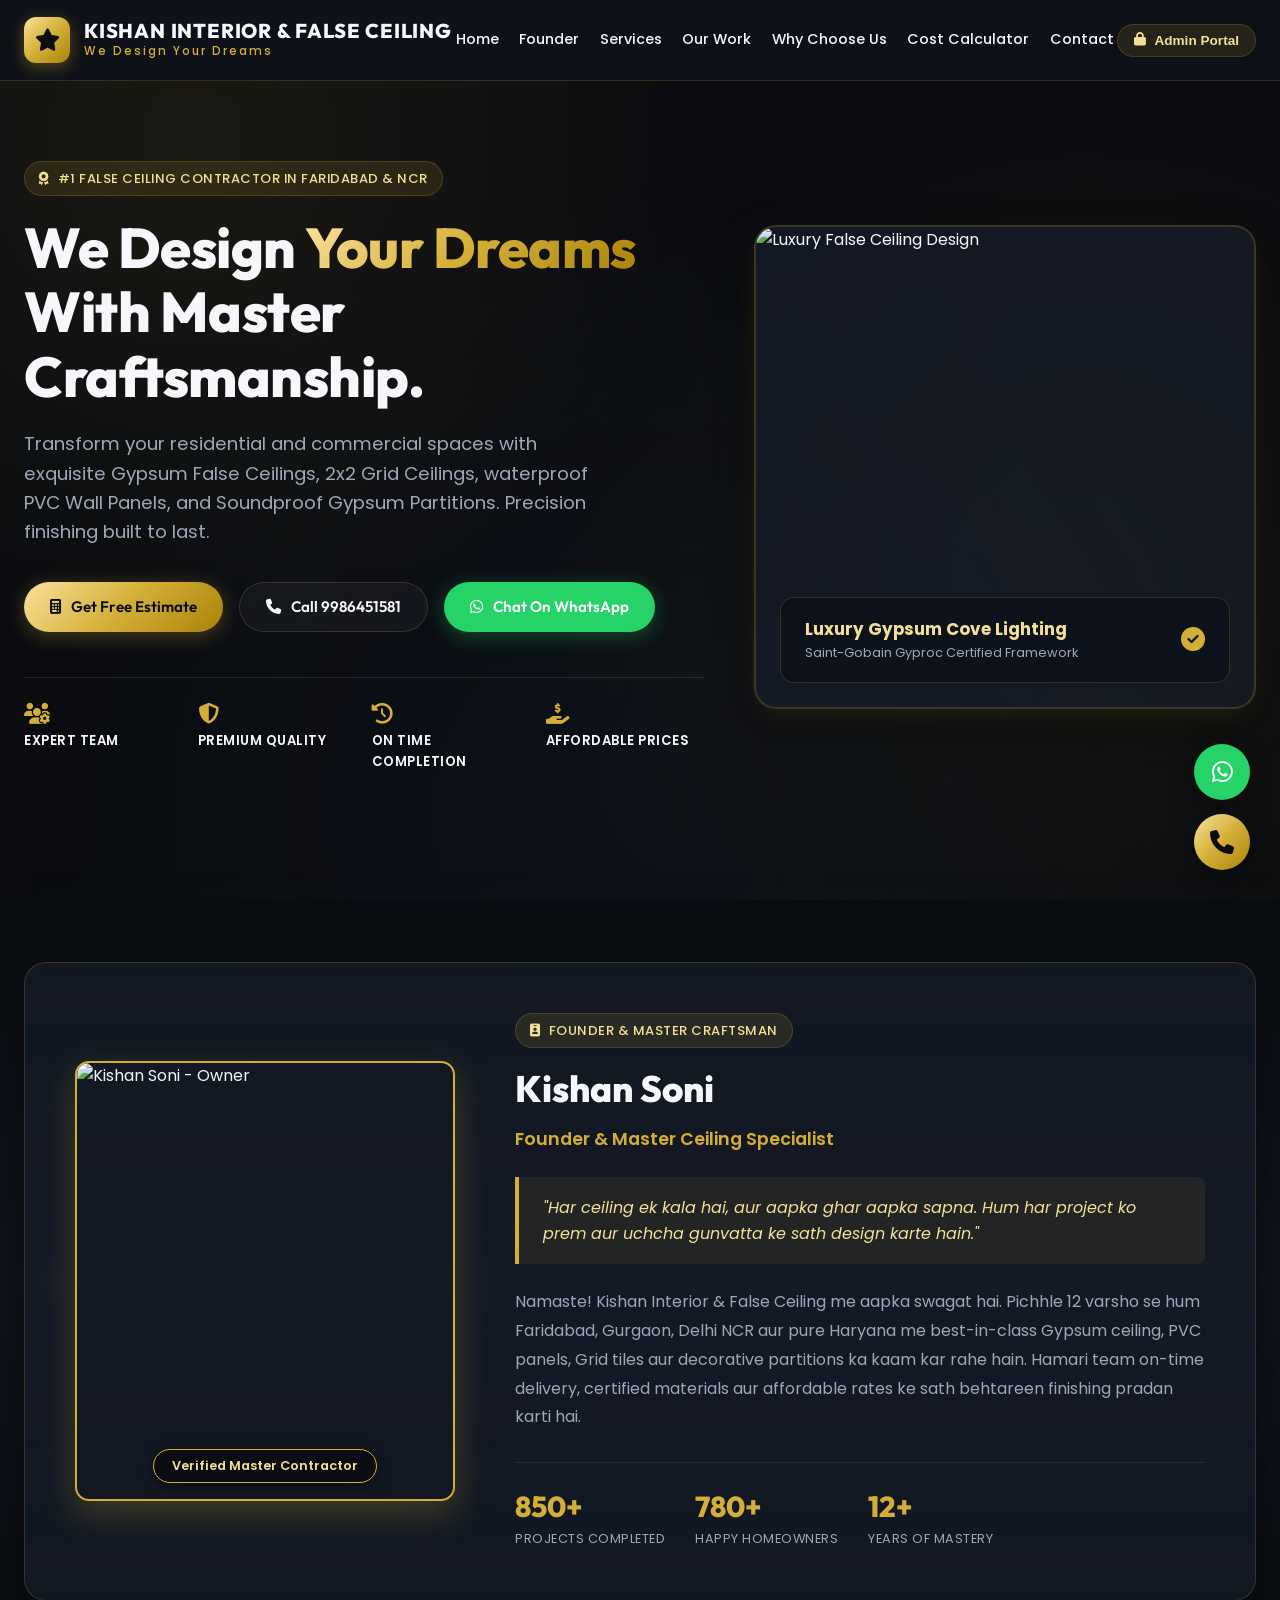
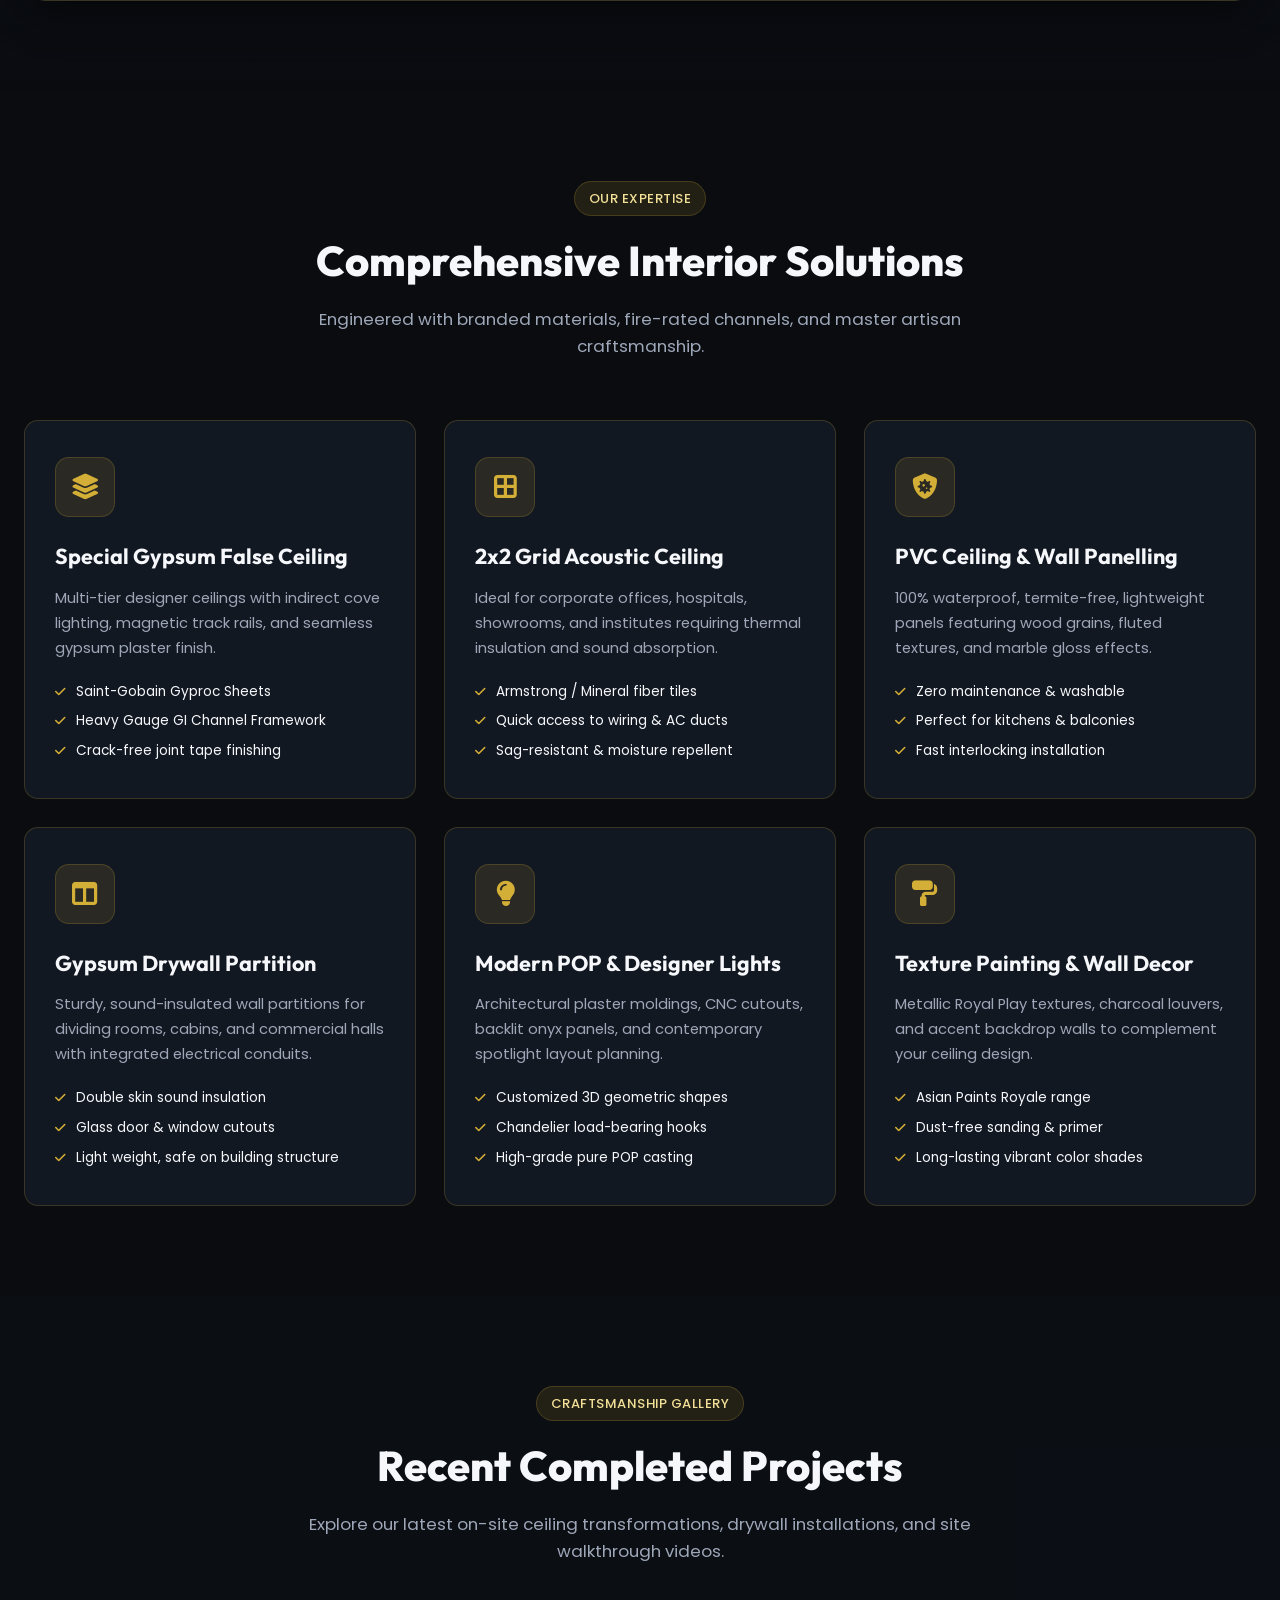
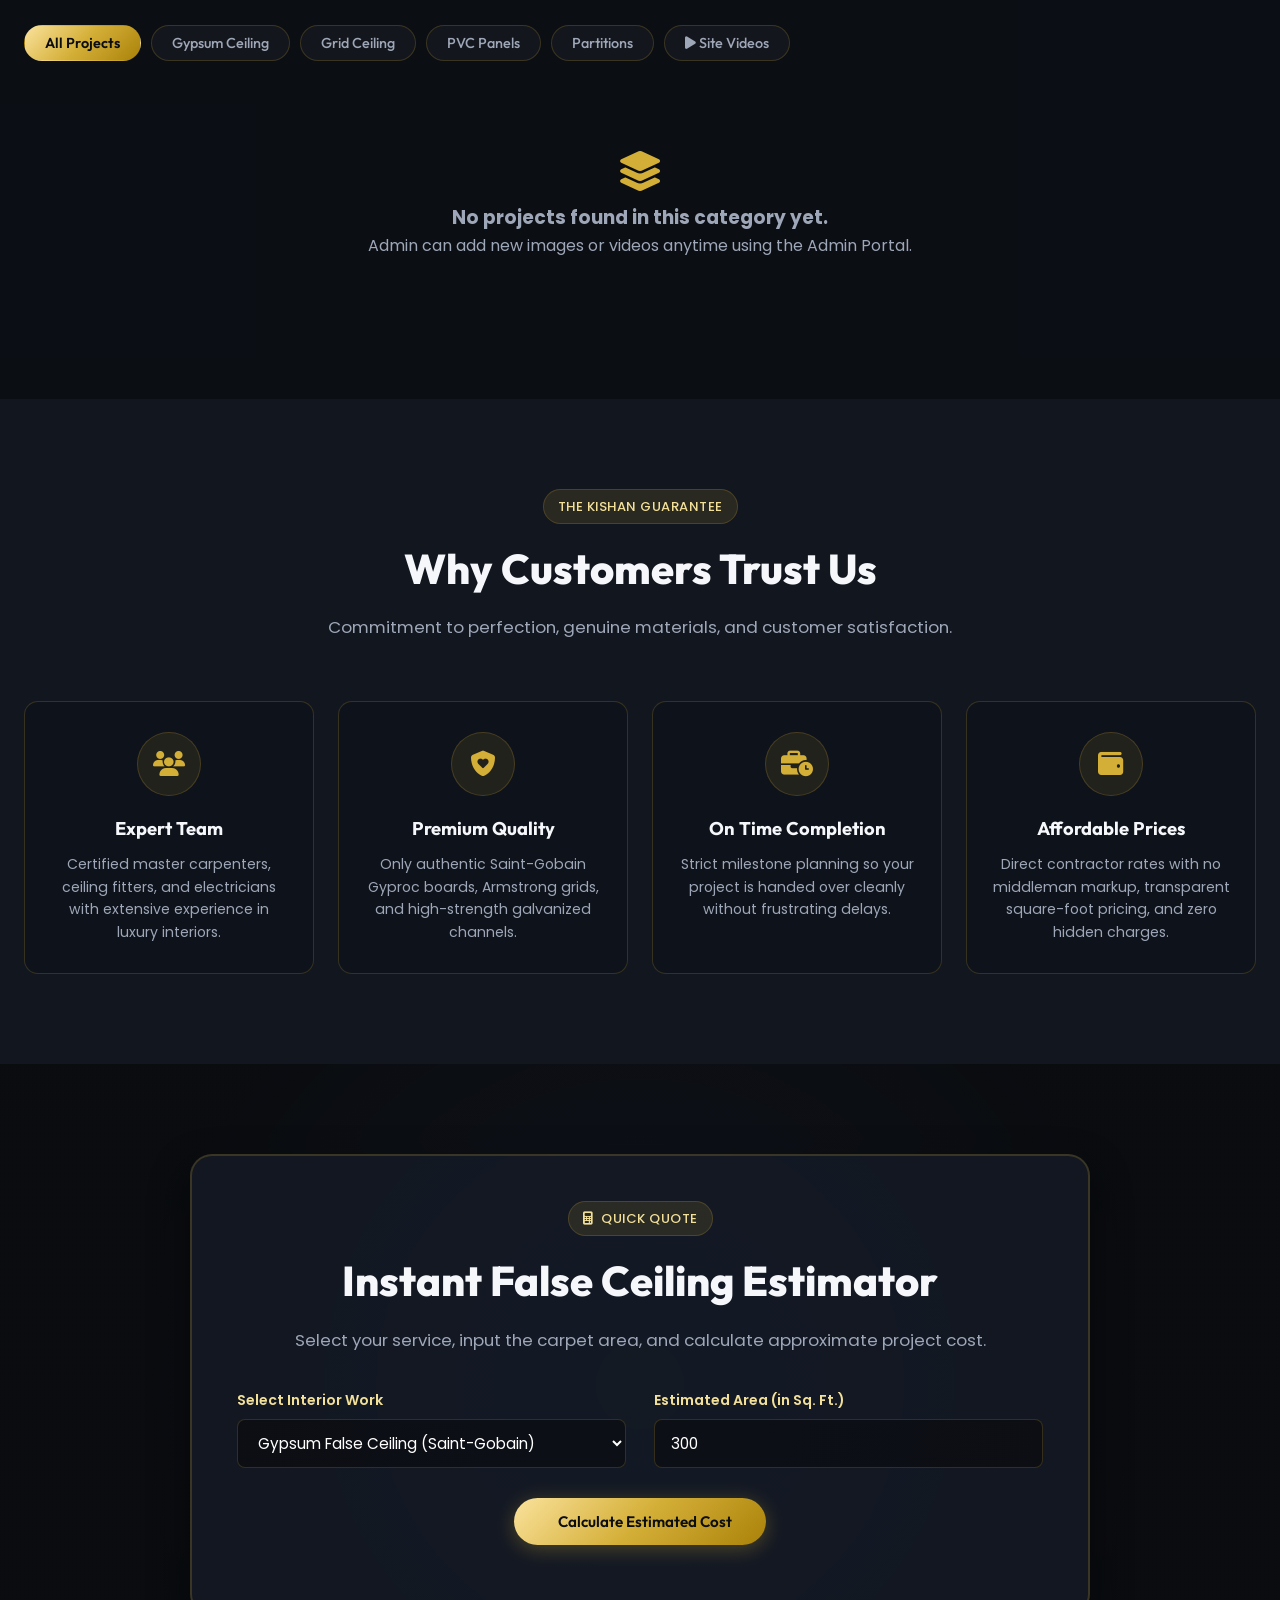
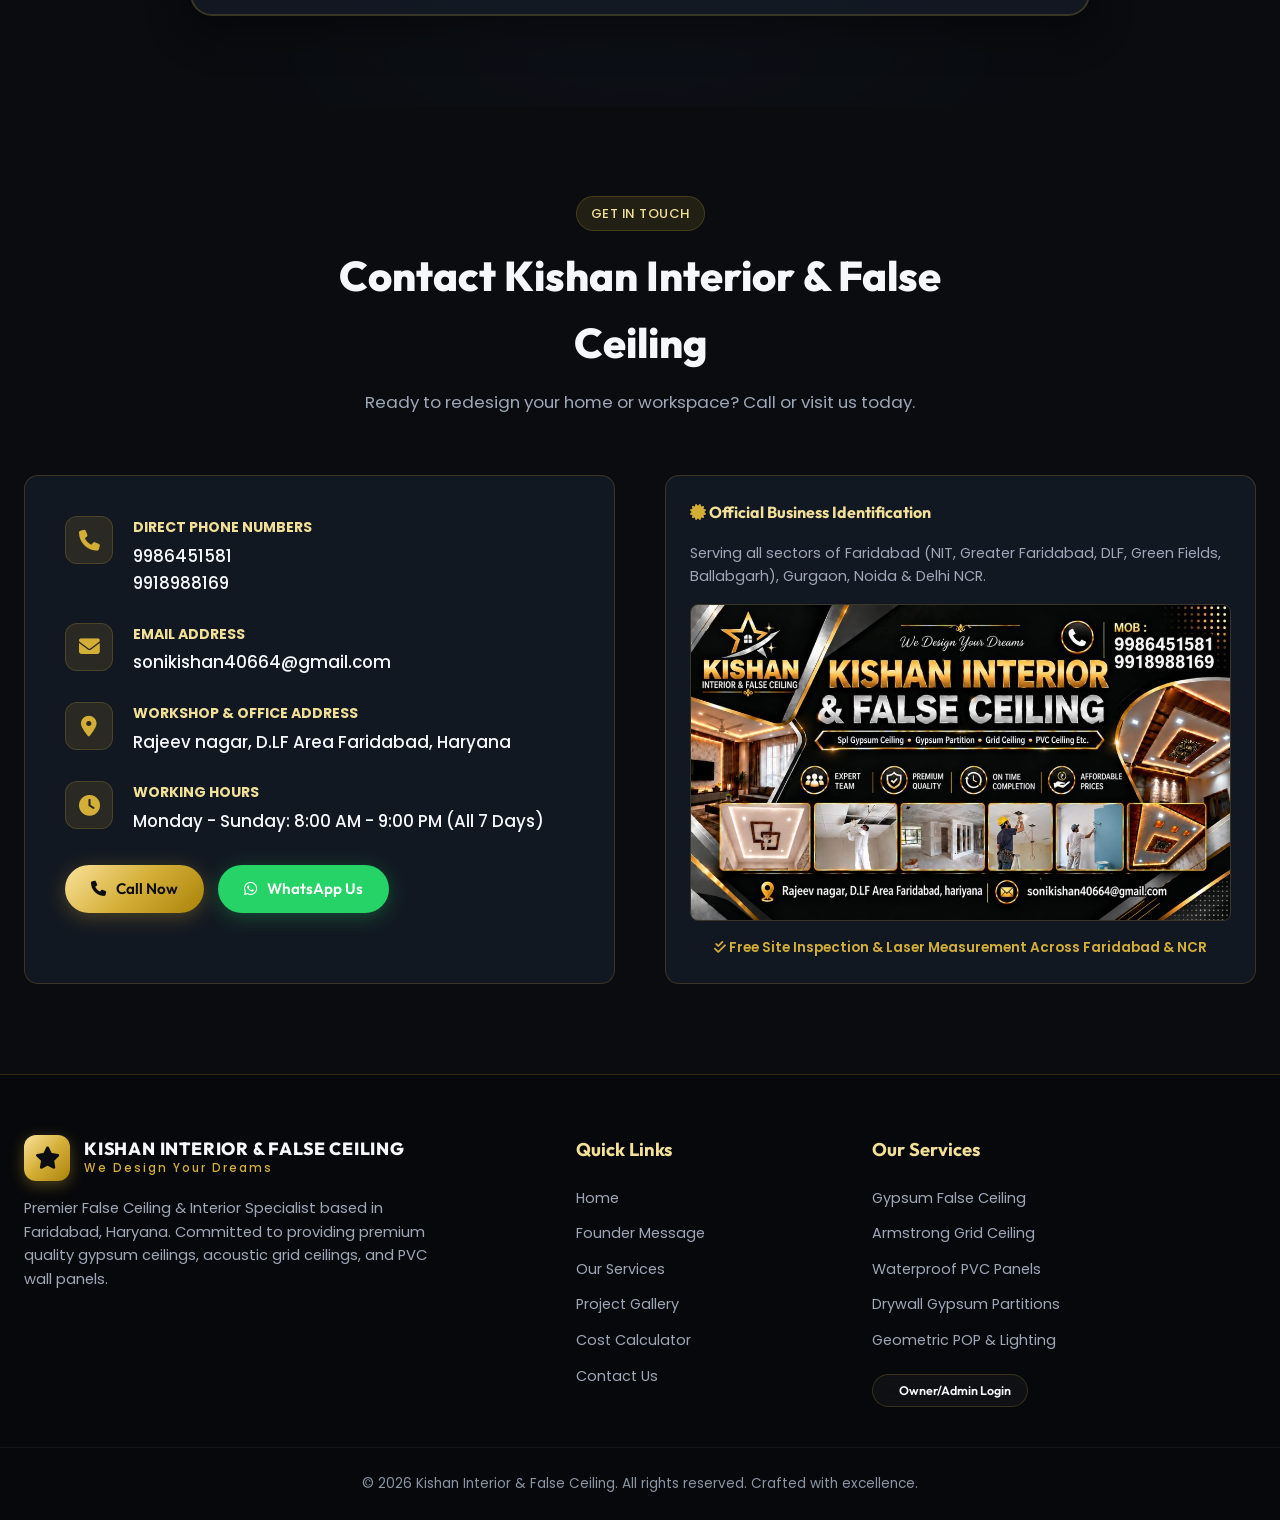
==== index.html @ 9abd770d "updated file updated without folde name" ====
<!DOCTYPE html>
<html lang="hi">
<head>
  <meta charset="UTF-8">
  <meta name="viewport" content="width=device-width, initial-scale=1.0">
  <title>Kishan Interior & False Ceiling | Gypsum, Grid, PVC Ceiling & Partitions Faridabad</title>
  <meta name="description" content="Kishan Interior & False Ceiling - Specialist in Gypsum False Ceiling, Grid Ceiling, PVC Ceiling, and Gypsum Partitions in Faridabad, Delhi NCR, and Haryana. We Design Your Dreams.">
  
  <!-- Google Fonts: Outfit & Poppins -->
  <link rel="preconnect" href="https://fonts.googleapis.com">
  <link rel="preconnect" href="https://fonts.gstatic.com" crossorigin>
  <link href="https://fonts.googleapis.com/css2?family=Outfit:wght@400;500;600;700;800;900&family=Poppins:ital,wght@0,300;0,400;0,500;0,600;0,700;1,400&display=swap" rel="stylesheet">
  
  <!-- FontAwesome 6 Icons -->
  <link rel="stylesheet" href="https://cdnjs.cloudflare.com/ajax/libs/font-awesome/6.5.1/css/all.min.css">
  
  <!-- Main Stylesheet -->
  <link rel="stylesheet" href="css/style.css">
</head>
<body>


  <!-- Admin Active Top Bar (Visible when Admin is Logged In) -->
  <div id="adminStatusBar" class="admin-status-bar">
    <div class="container admin-bar-inner">
      <div class="admin-badge">
        <i class="fa-solid fa-crown text-gold"></i>
        <span>Admin Mode Active (Welcome Kishan Ji)</span>
      </div>
      <div class="admin-bar-actions">
        <button class="btn btn-sm btn-primary" onclick="window.adminManager.openAddProjectModal()">
          <i class="fa-solid fa-plus"></i> Add New Work
        </button>
        <button class="btn btn-sm btn-outline" onclick="window.adminManager.openOwnerEditModal()">
          <i class="fa-solid fa-user-pen"></i> Edit Owner & Photo
        </button>
        <button class="btn btn-sm btn-outline" onclick="window.adminManager.openSiteContactModal()">
          <i class="fa-solid fa-sliders"></i> Edit Website Details
        </button>
        <button class="btn btn-sm btn-outline" onclick="window.adminManager.exportData()">
          <i class="fa-solid fa-download"></i> Backup Data
        </button>
        <button id="btnAdminLogout" class="btn btn-sm btn-outline" style="color:var(--accent-red); border-color:rgba(239,68,68,0.4);">
          <i class="fa-solid fa-arrow-right-from-bracket"></i> Logout
        </button>
      </div>
    </div>
  </div>

  <!-- Main Navigation Header -->
  <header class="site-header">
    <div class="container navbar">
      <a href="#home" class="brand-logo">
        <div class="logo-symbol">
          <i class="fa-solid fa-star"></i>
        </div>
        <div class="brand-text">
          <h1 class="data-bus-name">KISHAN INTERIOR</h1>
          <span class="data-bus-tagline">& FALSE CEILING</span>
        </div>
      </a>

      <ul class="nav-links">
        <li><a href="#home" class="nav-link">Home</a></li>
        <li><a href="#owner" class="nav-link">Founder</a></li>
        <li><a href="#services" class="nav-link">Services</a></li>
        <li><a href="#portfolio" class="nav-link">Our Work</a></li>
        <li><a href="#why-us" class="nav-link">Why Choose Us</a></li>
        <li><a href="#estimator" class="nav-link">Cost Calculator</a></li>
        <li><a href="#contact" class="nav-link">Contact</a></li>
      </ul>

      <div class="nav-cta-group">
        <button id="btnAdminLoginNav" class="admin-nav-btn" title="Admin Login / Management">
          <i class="fa-solid fa-lock"></i> Admin Portal
        </button>
        <button id="mobileNavToggle" class="mobile-toggle" aria-label="Toggle Navigation">
          <i class="fa-solid fa-bars"></i>
        </button>
      </div>
    </div>
  </header>

  <!-- Hero Section -->
  <section id="home" class="hero-section">
    <div class="container hero-grid">
      <div class="hero-text-col">
        <div class="hero-badge-wrap">
          <span class="badge-gold">
            <i class="fa-solid fa-award"></i> #1 False Ceiling Contractor in Faridabad & NCR
          </span>
        </div>
        <h2 class="hero-title">
          We Design <span class="gradient-gold-text">Your Dreams</span> With Master Craftsmanship.
        </h2>
        <p class="hero-subtitle">
          Transform your residential and commercial spaces with exquisite Gypsum False Ceilings, 2x2 Grid Ceilings, waterproof PVC Wall Panels, and Soundproof Gypsum Partitions. Precision finishing built to last.
        </p>

        <div class="hero-cta-wrap">
          <a href="#estimator" class="btn btn-primary">
            <i class="fa-solid fa-calculator"></i> Get Free Estimate
          </a>
          <a href="tel:9986451581" class="btn btn-outline">
            <i class="fa-solid fa-phone"></i> Call 9986451581
          </a>
          <a href="#" class="btn btn-whatsapp data-bus-whatsapp" target="_blank" rel="noopener">
            <i class="fa-brands fa-whatsapp"></i> Chat On WhatsApp
          </a>
        </div>

        <div class="hero-features">
          <div class="hero-feature-pill">
            <i class="fa-solid fa-users-gear"></i>
            <span>Expert Team</span>
          </div>
          <div class="hero-feature-pill">
            <i class="fa-solid fa-shield-halved"></i>
            <span>Premium Quality</span>
          </div>
          <div class="hero-feature-pill">
            <i class="fa-solid fa-clock-rotate-left"></i>
            <span>On Time Completion</span>
          </div>
          <div class="hero-feature-pill">
            <i class="fa-solid fa-hand-holding-dollar"></i>
            <span>Affordable Prices</span>
          </div>
        </div>
      </div>

      <div class="hero-visual-col">
        <div class="hero-visual-card">
          <div class="hero-image-wrap">
            <img src="https://images.unsplash.com/photo-1600585154340-be6161a56a0c?auto=format&fit=crop&w=1200&q=80" alt="Luxury False Ceiling Design">
          </div>
          <div class="hero-floating-card">
            <div>
              <div class="hfc-title">Luxury Gypsum Cove Lighting</div>
              <div class="hfc-sub">Saint-Gobain Gyproc Certified Framework</div>
            </div>
            <div class="text-gold" style="font-size: 1.5rem;">
              <i class="fa-solid fa-circle-check"></i>
            </div>
          </div>
        </div>
      </div>
    </div>
  </section>

  <!-- Founder / Owner Profile Section (Specifically Requested Feature) -->
  <section id="owner" class="owner-section">
    <div class="container">
      <div class="owner-container">
        <div class="owner-photo-col">
          <div class="owner-photo-frame">
            <img id="ownerPhotoDisplay" src="https://images.unsplash.com/photo-1507003211169-0a1dd7228f2d?auto=format&fit=crop&w=800&q=80" alt="Kishan Soni - Owner">
            <div id="ownerBadgeDisplay" class="owner-badge-tag">Verified Master Contractor</div>
          </div>
        </div>

        <div class="owner-info-content">
          <span class="badge-gold" style="margin-bottom: 12px;">
            <i class="fa-solid fa-id-badge"></i> Founder & Master Craftsman
          </span>
          <h2 id="ownerNameDisplay">Kishan Soni</h2>
          <div id="ownerTitleDisplay" class="owner-role-title">Founder & Lead Ceiling Specialist</div>
          
          <div id="ownerQuoteDisplay" class="owner-quote-box">
            "Har ceiling ek kala hai, aur aapka ghar aapka sapna. Hum har project ko prem aur uchcha gunvatta ke sath design karte hain."
          </div>

          <p id="ownerBioDisplay" class="owner-bio-text">
            Namaste! Kishan Interior & False Ceiling me aapka swagat hai. Pichhle 12 varsho se hum Faridabad, Gurgaon, Delhi NCR aur pure Haryana me best-in-class Gypsum ceiling, PVC panels, Grid tiles aur decorative partitions ka kaam kar rahe hain. Hamari team on-time delivery, certified materials aur affordable rates ke sath behtareen finishing pradan karti hai.
          </p>

          <div class="owner-meta-row">
            <div class="owner-stat-box">
              <span id="statProjects" class="owner-stat-number">850+</span>
              <span class="owner-stat-label">Projects Completed</span>
            </div>
            <div class="owner-stat-box">
              <span id="statClients" class="owner-stat-number">780+</span>
              <span class="owner-stat-label">Happy Homeowners</span>
            </div>
            <div class="owner-stat-box">
              <span id="statExp" class="owner-stat-number">12+</span>
              <span class="owner-stat-label">Years of Mastery</span>
            </div>
          </div>

          <div class="owner-admin-action">
            <button class="btn btn-sm btn-outline" onclick="window.adminManager.openOwnerEditModal()">
              <i class="fa-solid fa-camera"></i> Change Owner Photo & Bio (Admin)
            </button>
          </div>
        </div>
      </div>
    </div>
  </section>

  <!-- Services Section -->
  <section id="services" class="services-section">
    <div class="container">
      <div class="section-header">
        <span class="badge-gold">Our Expertise</span>
        <h2>Comprehensive Interior Solutions</h2>
        <p>Engineered with branded materials, fire-rated channels, and master artisan craftsmanship.</p>
      </div>

      <div class="services-grid">
        <!-- Service 1 -->
        <div class="service-card">
          <div class="service-icon-wrap">
            <i class="fa-solid fa-layer-group"></i>
          </div>
          <h3>Special Gypsum False Ceiling</h3>
          <p>Multi-tier designer ceilings with indirect cove lighting, magnetic track rails, and seamless gypsum plaster finish.</p>
          <ul class="service-features-list">
            <li><i class="fa-solid fa-check"></i> Saint-Gobain Gyproc Sheets</li>
            <li><i class="fa-solid fa-check"></i> Heavy Gauge GI Channel Framework</li>
            <li><i class="fa-solid fa-check"></i> Crack-free joint tape finishing</li>
          </ul>
        </div>

        <!-- Service 2 -->
        <div class="service-card">
          <div class="service-icon-wrap">
            <i class="fa-solid fa-border-all"></i>
          </div>
          <h3>2x2 Grid Acoustic Ceiling</h3>
          <p>Ideal for corporate offices, hospitals, showrooms, and institutes requiring thermal insulation and sound absorption.</p>
          <ul class="service-features-list">
            <li><i class="fa-solid fa-check"></i> Armstrong / Mineral fiber tiles</li>
            <li><i class="fa-solid fa-check"></i> Quick access to wiring & AC ducts</li>
            <li><i class="fa-solid fa-check"></i> Sag-resistant & moisture repellent</li>
          </ul>
        </div>

        <!-- Service 3 -->
        <div class="service-card">
          <div class="service-icon-wrap">
            <i class="fa-solid fa-shield-virus"></i>
          </div>
          <h3>PVC Ceiling & Wall Panelling</h3>
          <p>100% waterproof, termite-free, lightweight panels featuring wood grains, fluted textures, and marble gloss effects.</p>
          <ul class="service-features-list">
            <li><i class="fa-solid fa-check"></i> Zero maintenance & washable</li>
            <li><i class="fa-solid fa-check"></i> Perfect for kitchens & balconies</li>
            <li><i class="fa-solid fa-check"></i> Fast interlocking installation</li>
          </ul>
        </div>

        <!-- Service 4 -->
        <div class="service-card">
          <div class="service-icon-wrap">
            <i class="fa-solid fa-table-columns"></i>
          </div>
          <h3>Gypsum Drywall Partition</h3>
          <p>Sturdy, sound-insulated wall partitions for dividing rooms, cabins, and commercial halls with integrated electrical conduits.</p>
          <ul class="service-features-list">
            <li><i class="fa-solid fa-check"></i> Double skin sound insulation</li>
            <li><i class="fa-solid fa-check"></i> Glass door & window cutouts</li>
            <li><i class="fa-solid fa-check"></i> Light weight, safe on building structure</li>
          </ul>
        </div>

        <!-- Service 5 -->
        <div class="service-card">
          <div class="service-icon-wrap">
            <i class="fa-solid fa-lightbulb"></i>
          </div>
          <h3>Modern POP & Designer Lights</h3>
          <p>Architectural plaster moldings, CNC cutouts, backlit onyx panels, and contemporary spotlight layout planning.</p>
          <ul class="service-features-list">
            <li><i class="fa-solid fa-check"></i> Customized 3D geometric shapes</li>
            <li><i class="fa-solid fa-check"></i> Chandelier load-bearing hooks</li>
            <li><i class="fa-solid fa-check"></i> High-grade pure POP casting</li>
          </ul>
        </div>

        <!-- Service 6 -->
        <div class="service-card">
          <div class="service-icon-wrap">
            <i class="fa-solid fa-paint-roller"></i>
          </div>
          <h3>Texture Painting & Wall Decor</h3>
          <p>Metallic Royal Play textures, charcoal louvers, and accent backdrop walls to complement your ceiling design.</p>
          <ul class="service-features-list">
            <li><i class="fa-solid fa-check"></i> Asian Paints Royale range</li>
            <li><i class="fa-solid fa-check"></i> Dust-free sanding & primer</li>
            <li><i class="fa-solid fa-check"></i> Long-lasting vibrant color shades</li>
          </ul>
        </div>
      </div>
    </div>
  </section>

  <!-- Portfolio / Our Works Section (With Upload and Video Support) -->
  <section id="portfolio" class="portfolio-section">
    <div class="container">
      <div class="section-header">
        <span class="badge-gold">Craftsmanship Gallery</span>
        <h2>Recent Completed Projects</h2>
        <p>Explore our latest on-site ceiling transformations, drywall installations, and site walkthrough videos.</p>
      </div>

      <div class="portfolio-controls">
        <div class="filter-tabs">
          <button class="filter-btn active" data-filter="all">All Projects</button>
          <button class="filter-btn" data-filter="gypsum">Gypsum Ceiling</button>
          <button class="filter-btn" data-filter="grid">Grid Ceiling</button>
          <button class="filter-btn" data-filter="pvc">PVC Panels</button>
          <button class="filter-btn" data-filter="partition">Partitions</button>
          <button class="filter-btn" data-filter="video"><i class="fa-solid fa-play"></i> Site Videos</button>
        </div>

        <div class="admin-gallery-actions">
          <button class="btn btn-primary" onclick="window.adminManager.openAddProjectModal()">
            <i class="fa-solid fa-cloud-arrow-up"></i> Upload New Work (Admin)
          </button>
        </div>
      </div>

      <!-- Projects Grid Populated Dynamically via JS/IndexedDB -->
      <div id="worksGrid" class="works-grid">
        <!-- Rendered by app.js -->
      </div>
    </div>
  </section>

  <!-- Why Choose Us Section (Pillars from Banner) -->
  <section id="why-us" class="why-section">
    <div class="container">
      <div class="section-header">
        <span class="badge-gold">The Kishan Guarantee</span>
        <h2>Why Customers Trust Us</h2>
        <p>Commitment to perfection, genuine materials, and customer satisfaction.</p>
      </div>

      <div class="why-grid">
        <div class="why-card">
          <div class="why-icon">
            <i class="fa-solid fa-users"></i>
          </div>
          <h4>Expert Team</h4>
          <p>Certified master carpenters, ceiling fitters, and electricians with extensive experience in luxury interiors.</p>
        </div>

        <div class="why-card">
          <div class="why-icon">
            <i class="fa-solid fa-shield-heart"></i>
          </div>
          <h4>Premium Quality</h4>
          <p>Only authentic Saint-Gobain Gyproc boards, Armstrong grids, and high-strength galvanized channels.</p>
        </div>

        <div class="why-card">
          <div class="why-icon">
            <i class="fa-solid fa-business-time"></i>
          </div>
          <h4>On Time Completion</h4>
          <p>Strict milestone planning so your project is handed over cleanly without frustrating delays.</p>
        </div>

        <div class="why-card">
          <div class="why-icon">
            <i class="fa-solid fa-wallet"></i>
          </div>
          <h4>Affordable Prices</h4>
          <p>Direct contractor rates with no middleman markup, transparent square-foot pricing, and zero hidden charges.</p>
        </div>
      </div>
    </div>
  </section>

  <!-- Interactive Cost Estimator Section -->
  <section id="estimator" class="estimator-section">
    <div class="container">
      <div class="estimator-card">
        <div class="section-header" style="margin-bottom: 35px;">
          <span class="badge-gold"><i class="fa-solid fa-calculator"></i> Quick Quote</span>
          <h2>Instant False Ceiling Estimator</h2>
          <p>Select your service, input the carpet area, and calculate approximate project cost.</p>
        </div>

        <div class="estimator-form-grid">
          <div class="form-group">
            <label for="estServiceSelect">Select Interior Work</label>
            <select id="estServiceSelect" class="form-control">
              <option value="gypsum">Gypsum False Ceiling (Saint-Gobain)</option>
              <option value="grid">2x2 Acoustic Grid Tile Ceiling</option>
              <option value="pvc">PVC Designer Ceiling / Wall Panelling</option>
              <option value="partition">Gypsum Drywall Partition</option>
              <option value="pop">Modern POP Geometric Cove Design</option>
            </select>
          </div>

          <div class="form-group">
            <label for="estAreaInput">Estimated Area (in Sq. Ft.)</label>
            <input type="number" id="estAreaInput" class="form-control" placeholder="e.g. 350 sq.ft" value="300" min="50">
          </div>
        </div>

        <div style="text-align: center; margin-bottom: 24px;">
          <button id="btnCalculateEstimate" class="btn btn-primary" style="padding: 14px 34px;">
            <i class="fa-solid fa-sparkles"></i> Calculate Estimated Cost
          </button>
        </div>

        <div id="estimateResultBox" class="estimate-result-box" style="display: none;">
          <span style="font-size: 0.9rem; text-transform: uppercase; letter-spacing: 1px; color: var(--gold-light);">Estimated Budget Range</span>
          <div id="estAmountDisplay" class="estAmount">₹28,500 - ₹37,500</div>
          <p style="font-size: 0.85rem; color: var(--chrome-mid); max-width: 500px;">
            *Approximate cost including materials, framing, and labor. Final quotation subject to site laser measurement.
          </p>
          <a id="estWhatsAppBtn" href="#" class="btn btn-whatsapp" target="_blank" rel="noopener" style="margin-top: 10px;">
            <i class="fa-brands fa-whatsapp"></i> Lock This Estimate on WhatsApp
          </a>
        </div>
      </div>
    </div>
  </section>

  <!-- Contact & Location Section -->
  <section id="contact" class="contact-section">
    <div class="container">
      <div class="section-header">
        <span class="badge-gold">Get in Touch</span>
        <h2>Contact Kishan Interior & False Ceiling</h2>
        <p>Ready to redesign your home or workspace? Call or visit us today.</p>
      </div>

      <div class="contact-grid">
        <div class="contact-info-card">
          <div class="contact-detail-row">
            <div class="contact-icon-box">
              <i class="fa-solid fa-phone"></i>
            </div>
            <div class="contact-text-box">
              <h5>Direct Phone Numbers</h5>
              <a href="tel:9986451581" class="data-bus-phone1">9986451581</a>
              <a href="tel:9918988169" class="data-bus-phone2">9918988169</a>
            </div>
          </div>

          <div class="contact-detail-row">
            <div class="contact-icon-box">
              <i class="fa-solid fa-envelope"></i>
            </div>
            <div class="contact-text-box">
              <h5>Email Address</h5>
              <a href="mailto:sonikishan40664@gmail.com" class="data-bus-email">sonikishan40664@gmail.com</a>
            </div>
          </div>

          <div class="contact-detail-row">
            <div class="contact-icon-box">
              <i class="fa-solid fa-location-dot"></i>
            </div>
            <div class="contact-text-box">
              <h5>Workshop & Office Address</h5>
              <p class="data-bus-address">Rajeev nagar, D.LF Area Faridabad, Haryana</p>
            </div>
          </div>

          <div class="contact-detail-row">
            <div class="contact-icon-box">
              <i class="fa-solid fa-clock"></i>
            </div>
            <div class="contact-text-box">
              <h5>Working Hours</h5>
              <p>Monday - Sunday: 8:00 AM - 9:00 PM (All 7 Days)</p>
            </div>
          </div>

          <div style="margin-top: 30px; display: flex; gap: 14px; flex-wrap: wrap;">
            <a href="tel:9986451581" class="btn btn-primary">
              <i class="fa-solid fa-phone"></i> Call Now
            </a>
            <a href="#" class="btn btn-whatsapp data-bus-whatsapp" target="_blank" rel="noopener">
              <i class="fa-brands fa-whatsapp"></i> WhatsApp Us
            </a>
          </div>
        </div>

        <div class="banner-showcase-box">
          <h4 style="color: var(--gold-light); font-family: var(--font-heading);">
            <i class="fa-solid fa-certificate text-gold"></i> Official Business Identification
          </h4>
          <p style="font-size: 0.9rem; color: var(--chrome-mid);">
            Serving all sectors of Faridabad (NIT, Greater Faridabad, DLF, Green Fields, Ballabgarh), Gurgaon, Noida & Delhi NCR.
          </p>
          <div class="banner-img-preview">
            <img src="images/banner.jpg" alt="Kishan Interior & False Ceiling Official Banner" style="cursor:pointer;" onclick="openCustomLightbox('images/banner.jpg', 'Official Business Banner', 'Kishan Interior & False Ceiling - Faridabad, Haryana')">
          </div>
          <div style="font-size: 0.85rem; color: var(--gold-primary); text-align: center; font-weight: 600;">
            <i class="fa-solid fa-check-double"></i> Free Site Inspection & Laser Measurement Across Faridabad & NCR
          </div>
        </div>
      </div>
    </div>
  </section>

  <!-- Site Footer -->
  <footer class="site-footer">
    <div class="container footer-grid">
      <div class="footer-brand">
        <div class="brand-logo" style="margin-bottom: 12px;">
          <div class="logo-symbol">
            <i class="fa-solid fa-star"></i>
          </div>
          <div class="brand-text">
            <h1 class="data-bus-name" style="font-size: 1.1rem;">KISHAN INTERIOR</h1>
            <span class="data-bus-tagline">We Design Your Dreams</span>
          </div>
        </div>
        <p>
          Premier False Ceiling & Interior Specialist based in Faridabad, Haryana. Committed to providing premium quality gypsum ceilings, acoustic grid ceilings, and PVC wall panels.
        </p>
      </div>

      <div class="footer-col">
        <h4>Quick Links</h4>
        <ul class="footer-links">
          <li><a href="#home">Home</a></li>
          <li><a href="#owner">Founder Message</a></li>
          <li><a href="#services">Our Services</a></li>
          <li><a href="#portfolio">Project Gallery</a></li>
          <li><a href="#estimator">Cost Calculator</a></li>
          <li><a href="#contact">Contact Us</a></li>
        </ul>
      </div>

      <div class="footer-col">
        <h4>Our Services</h4>
        <ul class="footer-links">
          <li><a href="#services">Gypsum False Ceiling</a></li>
          <li><a href="#services">Armstrong Grid Ceiling</a></li>
          <li><a href="#services">Waterproof PVC Panels</a></li>
          <li><a href="#services">Drywall Gypsum Partitions</a></li>
          <li><a href="#services">Geometric POP & Lighting</a></li>
        </ul>
        <div style="margin-top: 20px;">
          <button class="btn btn-sm btn-outline" onclick="window.adminManager.openLoginModal()" style="font-size: 0.78rem;">
            <i class="fa-solid fa-shield-keyhole"></i> Owner/Admin Login
          </button>
        </div>
      </div>
    </div>

    <div class="container footer-bottom">
      <p>&copy; 2026 Kishan Interior & False Ceiling. All rights reserved. Crafted with excellence.</p>
    </div>
  </footer>

  <!-- Floating Quick Actions (Desktop) -->
  <div class="floating-actions">
    <a href="#" class="floating-btn whatsapp data-bus-whatsapp" target="_blank" rel="noopener" aria-label="Chat on WhatsApp">
      <i class="fa-brands fa-whatsapp"></i>
    </a>
    <a href="tel:9986451581" class="floating-btn call" aria-label="Call Now">
      <i class="fa-solid fa-phone"></i>
    </a>
  </div>

  <!-- Mobile Sticky Bottom Quick Action Bar (Visible only on mobile devices) -->
  <div class="mobile-sticky-bar">
    <a href="tel:9986451581" class="mob-bar-btn call">
      <i class="fa-solid fa-phone"></i>
      <span>Call Now</span>
    </a>
    <a href="#" class="mob-bar-btn whatsapp data-bus-whatsapp" target="_blank" rel="noopener">
      <i class="fa-brands fa-whatsapp"></i>
      <span>WhatsApp</span>
    </a>
    <a href="#estimator" class="mob-bar-btn quote">
      <i class="fa-solid fa-calculator"></i>
      <span>Get Estimate</span>
    </a>
  </div>

  <!-- ========================================================================= -->
  <!-- MODALS & DIALOGS -->
  <!-- ========================================================================= -->

  <!-- Lightbox Modal (For viewing images & playing videos full screen) -->
  <div id="lightboxModal" class="lightbox-modal">
    <button class="lightbox-close" onclick="closeLightbox()" aria-label="Close Lightbox">&times;</button>
    <div class="lightbox-content-wrap">
      <div id="lightboxMedia"></div>
      <div class="lightbox-caption">
        <h4 id="lightboxTitle"></h4>
        <p id="lightboxDesc"></p>
      </div>
    </div>
  </div>

  <!-- Admin Login Modal -->
  <div id="adminLoginModal" class="modal-backdrop">
    <div class="modal-box">
      <div class="modal-header">
        <h3><i class="fa-solid fa-lock text-gold"></i> Admin Portal Login</h3>
        <button class="modal-close-btn">&times;</button>
      </div>
      <form id="adminLoginForm" onsubmit="window.adminManager.handleLogin(event); return false;">
        <div class="modal-body">
          <p style="font-size:0.9rem; color:var(--chrome-mid); margin-bottom:18px;">
            Enter your admin credentials to upload images/videos and manage website contents.
          </p>
          <div id="adminLoginError" style="display:none; color:#f87171; background:rgba(239,68,68,0.15); border:1px solid #ef4444; padding:10px 14px; border-radius:8px; margin-bottom:16px; font-size:0.88rem; line-height:1.5;"></div>
          <div class="form-group" style="margin-bottom:16px;">
            <label for="adminEmailInput">Admin Email</label>
            <input type="email" id="adminEmailInput" class="form-control" value="sonikishan40664@gmail.com" required>
          </div>
          <div class="form-group">
            <label for="adminPassInput">Password</label>
            <div class="password-input-wrap">
              <input type="password" id="adminPassInput" class="form-control" placeholder="Enter password (default: Haryanafbd@121004)" required>
              <button type="button" class="btn-toggle-password" onclick="togglePasswordVisibility('adminPassInput', this)" title="Show/Hide Password" aria-label="Toggle password visibility">
                <i class="fa-solid fa-eye"></i>
              </button>
            </div>
          </div>
        </div>
        <div class="modal-footer">
          <button type="button" class="btn btn-outline btn-modal-cancel">Cancel</button>
          <button type="submit" class="btn btn-primary">
            <i class="fa-solid fa-right-to-bracket"></i> Login as Admin
          </button>
        </div>
      </form>
    </div>
  </div>

  <!-- Admin Dashboard Modal (Quick Hub) -->
  <div id="adminDashboardModal" class="modal-backdrop">
    <div class="modal-box modal-lg">
      <div class="modal-header">
        <div>
          <h3><i class="fa-solid fa-gauge text-gold"></i> Admin Management Hub</h3>
          <span style="font-size:0.8rem; color:var(--gold-light);">Welcome Kishan Ji • Full Website Control Panel</span>
        </div>
        <button class="modal-close-btn">&times;</button>
      </div>
      <div class="modal-body">
        <div style="display:grid; grid-template-columns:repeat(auto-fit, minmax(250px, 1fr)); gap:16px; margin-bottom:20px;">
          <!-- Action 1 -->
          <div class="service-card" onclick="window.adminManager.openAddProjectModal()" style="cursor:pointer; padding:20px; border-color:var(--gold-primary); background:rgba(212,175,55,0.08);">
            <div class="service-icon-wrap" style="width:48px; height:48px; font-size:1.2rem; margin-bottom:12px;">
              <i class="fa-solid fa-cloud-arrow-up"></i>
            </div>
            <h4 style="color:var(--gold-light); margin-bottom:6px;">Upload New Work</h4>
            <p style="font-size:0.82rem; margin-bottom:0;">Add new Gypsum, Grid, PVC ceiling images or site videos.</p>
          </div>

          <!-- Action 2 -->
          <div class="service-card" onclick="window.adminManager.openOwnerEditModal()" style="cursor:pointer; padding:20px;">
            <div class="service-icon-wrap" style="width:48px; height:48px; font-size:1.2rem; margin-bottom:12px;">
              <i class="fa-solid fa-user-pen"></i>
            </div>
            <h4 style="color:var(--gold-light); margin-bottom:6px;">Edit Founder & Photo</h4>
            <p style="font-size:0.82rem; margin-bottom:0;">Upload owner photo, change greeting quote & experience.</p>
          </div>

          <!-- Action 3 -->
          <div class="service-card" onclick="window.adminManager.openSiteContactModal()" style="cursor:pointer; padding:20px;">
            <div class="service-icon-wrap" style="width:48px; height:48px; font-size:1.2rem; margin-bottom:12px;">
              <i class="fa-solid fa-sliders"></i>
            </div>
            <h4 style="color:var(--gold-light); margin-bottom:6px;">Edit Contact Details</h4>
            <p style="font-size:0.82rem; margin-bottom:0;">Update phones, email, address, WhatsApp & business tagline.</p>
          </div>

          <!-- Action 4 -->
          <div class="service-card" onclick="window.adminManager.openSecurityModal()" style="cursor:pointer; padding:20px;">
            <div class="service-icon-wrap" style="width:48px; height:48px; font-size:1.2rem; margin-bottom:12px;">
              <i class="fa-solid fa-key"></i>
            </div>
            <h4 style="color:var(--gold-light); margin-bottom:6px;">Change Password</h4>
            <p style="font-size:0.82rem; margin-bottom:0;">Update admin login password or change email id.</p>
          </div>

          <!-- Action 5 -->
          <div class="service-card" onclick="window.adminManager.exportData()" style="cursor:pointer; padding:20px;">
            <div class="service-icon-wrap" style="width:48px; height:48px; font-size:1.2rem; margin-bottom:12px;">
              <i class="fa-solid fa-file-export"></i>
            </div>
            <h4 style="color:var(--gold-light); margin-bottom:6px;">Download Backup</h4>
            <p style="font-size:0.82rem; margin-bottom:0;">Export all uploaded photos, videos & settings as a JSON file.</p>
          </div>
        </div>

        <div style="border-top:1px solid rgba(255,255,255,0.1); padding-top:16px; display:flex; justify-content:space-between; align-items:center; flex-wrap:wrap; gap:10px;">
          <button class="btn btn-sm btn-outline" style="color:var(--accent-red); border-color:rgba(239,68,68,0.3);" onclick="window.adminManager.resetAllData()">
            <i class="fa-solid fa-rotate-left"></i> Reset to Original Defaults
          </button>
          <button class="btn btn-sm btn-outline" onclick="window.adminManager.handleLogout()">
            <i class="fa-solid fa-arrow-right-from-bracket"></i> Logout
          </button>
        </div>
      </div>
    </div>
  </div>

  <!-- Project Add / Edit Modal (Image & Video Upload / Link) -->
  <div id="projectModal" class="modal-backdrop">
    <div class="modal-box modal-lg">
      <div class="modal-header">
        <h3 id="projectModalTitle"><i class="fa-solid fa-cloud-arrow-up text-gold"></i> Add New Work Showcase</h3>
        <button class="modal-close-btn">&times;</button>
      </div>
      <form id="projectForm">
        <input type="hidden" id="projIdInput">
        <div class="modal-body" style="display:flex; flex-direction:column; gap:16px;">
          <div class="form-group">
            <label for="projTitleInput">Project Title *</label>
            <input type="text" id="projTitleInput" class="form-control" placeholder="e.g. Master Bedroom Luxury Gypsum Ceiling" required>
          </div>

          <div style="display:grid; grid-template-columns:1fr 1fr; gap:16px;">
            <div class="form-group">
              <label for="projCategorySelect">Work Category *</label>
              <select id="projCategorySelect" class="form-control" required>
                <option value="gypsum">Gypsum False Ceiling</option>
                <option value="grid">2x2 Grid Ceiling</option>
                <option value="pvc">PVC Ceiling & Panelling</option>
                <option value="partition">Gypsum Partition</option>
                <option value="video">Site Video Tour</option>
              </select>
            </div>

            <div class="form-group">
              <label for="projLocationInput">Project Location</label>
              <input type="text" id="projLocationInput" class="form-control" placeholder="e.g. Sector 16, Faridabad">
            </div>
          </div>

          <div class="form-group">
            <label>Media Source Method *</label>
            <div style="display:flex; gap:20px; align-items:center; margin-top:4px;">
              <label style="display:flex; align-items:center; gap:8px; cursor:pointer; color:var(--chrome-light);">
                <input type="radio" name="mediaSourceType" value="upload" checked>
                <span><i class="fa-solid fa-upload text-gold"></i> Upload Local File (Image / Video)</span>
              </label>
              <label style="display:flex; align-items:center; gap:8px; cursor:pointer; color:var(--chrome-light);">
                <input type="radio" name="mediaSourceType" value="url">
                <span><i class="fa-solid fa-link text-gold"></i> Paste Web Link (YouTube / Image URL)</span>
              </label>
            </div>
          </div>

          <!-- File Upload Zone -->
          <div id="mediaUploadGroup" class="form-group">
            <div class="upload-zone" onclick="document.getElementById('projFileInput').click()">
              <i class="fa-solid fa-cloud-arrow-up"></i>
              <p style="font-weight:600; color:var(--chrome-light); margin-bottom:4px;">Click or Drag & Drop Image or Video File Here</p>
              <span style="font-size:0.8rem; color:var(--chrome-mid);">Supports JPG, PNG, WEBP, MP4, WebM (Saved to browser database)</span>
              <input type="file" id="projFileInput" accept="image/*,video/*" style="display:none;">
            </div>
          </div>

          <!-- Online URL Input Zone -->
          <div id="mediaUrlGroup" class="form-group" style="display:none;">
            <label for="projUrlInput">Image or Video URL *</label>
            <input type="url" id="projUrlInput" class="form-control" placeholder="https://images.unsplash.com/... or https://youtube.com/watch?v=...">
          </div>

          <!-- Live Media Preview -->
          <div id="mediaPreviewBox" style="display:none; background:rgba(0,0,0,0.5); padding:12px; border-radius:8px; text-align:center;">
          </div>

          <div style="display:grid; grid-template-columns:1fr 1fr; gap:16px;">
            <div class="form-group">
              <label for="projDateInput">Completion Date</label>
              <input type="date" id="projDateInput" class="form-control">
            </div>
          </div>

          <div class="form-group">
            <label for="projDescInput">Work Details / Description</label>
            <textarea id="projDescInput" class="form-control" rows="3" placeholder="Materials used, cove lighting, special features..."></textarea>
          </div>
        </div>

        <div class="modal-footer">
          <button type="button" class="btn btn-outline btn-modal-cancel">Cancel</button>
          <button type="submit" class="btn btn-primary">
            <i class="fa-solid fa-floppy-disk"></i> Save Project Card
          </button>
        </div>
      </form>
    </div>
  </div>

  <!-- Owner Profile & Photo Edit Modal -->
  <div id="ownerModal" class="modal-backdrop">
    <div class="modal-box">
      <div class="modal-header">
        <h3><i class="fa-solid fa-user-pen text-gold"></i> Edit Founder Info & Photo</h3>
        <button class="modal-close-btn">&times;</button>
      </div>
      <form id="ownerEditForm">
        <div class="modal-body" style="display:flex; flex-direction:column; gap:16px;">
          <div class="form-group">
            <label for="ownerNameInput">Owner Name *</label>
            <input type="text" id="ownerNameInput" class="form-control" value="Kishan Soni" required>
          </div>

          <div class="form-group">
            <label for="ownerTitleInput">Designation / Title</label>
            <input type="text" id="ownerTitleInput" class="form-control" value="Founder & Master False Ceiling Craftsman">
          </div>

          <div class="form-group">
            <label for="ownerBadgeInput">Experience Badge Text</label>
            <input type="text" id="ownerBadgeInput" class="form-control" value="12+ Years Experience">
          </div>

          <!-- Owner Photo Options: Upload file or URL -->
          <div class="form-group">
            <label>Owner Photo</label>
            <div style="display:flex; gap:16px; align-items:center;">
              <img id="ownerPhotoPreview" src="" alt="Preview" style="width:70px; height:70px; border-radius:12px; object-fit:cover; border:2px solid var(--gold-primary); display:none;">
              <button type="button" class="btn btn-sm btn-outline" onclick="document.getElementById('ownerPhotoFileInput').click()">
                <i class="fa-solid fa-upload"></i> Upload Photo File
              </button>
              <input type="file" id="ownerPhotoFileInput" accept="image/*" style="display:none;">
            </div>
            <div style="margin-top:8px;">
              <span style="font-size:0.75rem; color:var(--chrome-mid); display:block; margin-bottom:4px;">Or paste Image URL:</span>
              <input type="url" id="ownerPhotoUrlInput" class="form-control" placeholder="https://example.com/photo.jpg">
            </div>
          </div>

          <div class="form-group">
            <label for="ownerQuoteInput">Owner Greeting Quote</label>
            <input type="text" id="ownerQuoteInput" class="form-control" placeholder="Quote in Hindi or English">
          </div>

          <div class="form-group">
            <label for="ownerBioInput">Detailed Message / Bio</label>
            <textarea id="ownerBioInput" class="form-control" rows="4"></textarea>
          </div>
        </div>

        <div class="modal-footer">
          <button type="button" class="btn btn-outline btn-modal-cancel">Cancel</button>
          <button type="submit" class="btn btn-primary">
            <i class="fa-solid fa-check"></i> Save Owner Profile
          </button>
        </div>
      </form>
    </div>
  </div>

  <!-- Site Contact Details Edit Modal -->
  <div id="siteContactModal" class="modal-backdrop">
    <div class="modal-box">
      <div class="modal-header">
        <h3><i class="fa-solid fa-sliders text-gold"></i> Edit Website Details</h3>
        <button class="modal-close-btn">&times;</button>
      </div>
      <form id="siteContactForm">
        <div class="modal-body" style="display:flex; flex-direction:column; gap:14px;">
          <div class="form-group">
            <label for="busNameInput">Business Name</label>
            <input type="text" id="busNameInput" class="form-control" required>
          </div>

          <div class="form-group">
            <label for="busTaglineInput">Tagline / Slogan</label>
            <input type="text" id="busTaglineInput" class="form-control">
          </div>

          <div style="display:grid; grid-template-columns:1fr 1fr; gap:14px;">
            <div class="form-group">
              <label for="busPhone1Input">Primary Phone</label>
              <input type="text" id="busPhone1Input" class="form-control" required>
            </div>
            <div class="form-group">
              <label for="busPhone2Input">Secondary Phone</label>
              <input type="text" id="busPhone2Input" class="form-control">
            </div>
          </div>

          <div class="form-group">
            <label for="busEmailInput">Email Address</label>
            <input type="email" id="busEmailInput" class="form-control" required>
          </div>

          <div class="form-group">
            <label for="busWhatsAppInput">WhatsApp Number</label>
            <input type="text" id="busWhatsAppInput" class="form-control" required>
          </div>

          <div class="form-group">
            <label for="busAddressInput">Full Address / Location</label>
            <textarea id="busAddressInput" class="form-control" rows="2"></textarea>
          </div>
        </div>

        <div class="modal-footer">
          <button type="button" class="btn btn-outline btn-modal-cancel">Cancel</button>
          <button type="submit" class="btn btn-primary">
            <i class="fa-solid fa-floppy-disk"></i> Update Details
          </button>
        </div>
      </form>
    </div>
  </div>

  <!-- Admin Security / Password Change Modal -->
  <div id="adminSecurityModal" class="modal-backdrop">
    <div class="modal-box">
      <div class="modal-header">
        <h3><i class="fa-solid fa-key text-gold"></i> Change Admin Password</h3>
        <button class="modal-close-btn">&times;</button>
      </div>
      <form id="adminSecurityForm">
        <div class="modal-body" style="display:flex; flex-direction:column; gap:16px;">
          <div class="form-group">
            <label for="newAdminEmailInput">Update Admin Email (Optional)</label>
            <input type="email" id="newAdminEmailInput" class="form-control" placeholder="Leave empty to keep current">
          </div>
          <div class="form-group">
            <label for="oldAdminPassInput">Current Password *</label>
            <div class="password-input-wrap">
              <input type="password" id="oldAdminPassInput" class="form-control" placeholder="Enter current password" required>
              <button type="button" class="btn-toggle-password" onclick="togglePasswordVisibility('oldAdminPassInput', this)" title="Show/Hide Password" aria-label="Toggle password visibility">
                <i class="fa-solid fa-eye"></i>
              </button>
            </div>
          </div>
          <div class="form-group">
            <label for="newAdminPassInput">New Password *</label>
            <div class="password-input-wrap">
              <input type="password" id="newAdminPassInput" class="form-control" placeholder="Enter new strong password" required>
              <button type="button" class="btn-toggle-password" onclick="togglePasswordVisibility('newAdminPassInput', this)" title="Show/Hide Password" aria-label="Toggle password visibility">
                <i class="fa-solid fa-eye"></i>
              </button>
            </div>
          </div>
        </div>
        <div class="modal-footer">
          <button type="button" class="btn btn-outline btn-modal-cancel">Cancel</button>
          <button type="submit" class="btn btn-primary">Save New Password</button>
        </div>
      </form>
    </div>
  </div>

  <!-- Scripts -->
  <script src="js/db.js"></script>
  <script src="js/app.js"></script>
  <script src="js/admin.js"></script>
</body>
</html>
---- css/style.css ----
/* ==========================================================================
   KISHAN INTERIOR & FALSE CEILING - DESIGN SYSTEM & STYLESHEET
   Aesthetics: Luxury Obsidian & Metallic Gold, Modern Indian Interior Craftsmanship
   ========================================================================== */

:root {
  /* Color Palette */
  --bg-main: #0a0c10;
  --bg-surface: #12161f;
  --bg-card: rgba(22, 28, 40, 0.75);
  --bg-card-hover: rgba(30, 38, 54, 0.9);
  --bg-glass: rgba(18, 22, 31, 0.85);
  
  --gold-primary: #d4af37;
  --gold-light: #f3e098;
  --gold-dark: #997819;
  --gold-gradient: linear-gradient(135deg, #fae29c 0%, #d4af37 50%, #aa820a 100%);
  --gold-glow: rgba(212, 175, 55, 0.35);
  
  --chrome-light: #f5f7fa;
  --chrome-mid: #9ea7b8;
  --text-muted: #8b95a5;
  --border-subtle: rgba(212, 175, 55, 0.2);
  --border-active: rgba(212, 175, 55, 0.6);

  --accent-green: #25d366; /* WhatsApp */
  --accent-blue: #2563eb;
  --accent-red: #ef4444;

  /* Typography */
  --font-heading: 'Outfit', sans-serif;
  --font-body: 'Poppins', sans-serif;

  /* Shadows & Radii */
  --radius-sm: 8px;
  --radius-md: 14px;
  --radius-lg: 22px;
  --radius-full: 9999px;
  --shadow-gold: 0 10px 30px -10px rgba(212, 175, 55, 0.25);
  --shadow-card: 0 16px 40px rgba(0, 0, 0, 0.45);
  
  /* Layout */
  --max-width: 1280px;
  --nav-height: 80px;
  --transition: all 0.3s cubic-bezier(0.25, 0.8, 0.25, 1);
}

/* Reset & Base */
*, *::before, *::after {
  box-sizing: border-box;
  margin: 0;
  padding: 0;
}

html {
  scroll-behavior: smooth;
  font-size: 16px;
}

body {
  font-family: var(--font-body);
  background-color: var(--bg-main);
  color: var(--chrome-light);
  line-height: 1.6;
  overflow-x: hidden;
  position: relative;
  min-height: 100vh;
}

/* Background Atmosphere */
body::before {
  content: '';
  position: fixed;
  top: 0;
  left: 0;
  width: 100%;
  height: 100%;
  background: 
    radial-gradient(circle at 15% 15%, rgba(212, 175, 55, 0.08) 0%, transparent 40%),
    radial-gradient(circle at 85% 65%, rgba(212, 175, 55, 0.05) 0%, transparent 45%),
    radial-gradient(circle at 50% 90%, rgba(30, 41, 59, 0.2) 0%, transparent 60%);
  pointer-events: none;
  z-index: -1;
}

/* Utility Classes */
.container {
  max-width: var(--max-width);
  margin: 0 auto;
  padding: 0 24px;
}

.text-gold {
  color: var(--gold-primary);
}

.gradient-gold-text {
  background: var(--gold-gradient);
  -webkit-background-clip: text;
  -webkit-text-fill-color: transparent;
  display: inline-block;
}

.badge-gold {
  display: inline-flex;
  align-items: center;
  gap: 8px;
  background: rgba(212, 175, 55, 0.12);
  border: 1px solid var(--border-subtle);
  color: var(--gold-light);
  padding: 6px 14px;
  border-radius: var(--radius-full);
  font-size: 0.82rem;
  font-weight: 500;
  letter-spacing: 0.5px;
  text-transform: uppercase;
}

/* Buttons */
.btn {
  display: inline-flex;
  align-items: center;
  justify-content: center;
  gap: 10px;
  padding: 12px 26px;
  font-family: var(--font-heading);
  font-weight: 600;
  font-size: 0.95rem;
  border-radius: var(--radius-full);
  cursor: pointer;
  transition: var(--transition);
  text-decoration: none;
  border: none;
}

.btn-primary {
  background: var(--gold-gradient);
  color: #0b0d11;
  box-shadow: 0 4px 20px rgba(212, 175, 55, 0.3);
}

.btn-primary:hover {
  transform: translateY(-2px);
  box-shadow: 0 8px 30px rgba(212, 175, 55, 0.45);
}

.btn-outline {
  background: rgba(255, 255, 255, 0.04);
  color: var(--chrome-light);
  border: 1px solid var(--border-subtle);
  backdrop-filter: blur(10px);
}

.btn-outline:hover {
  background: rgba(212, 175, 55, 0.15);
  border-color: var(--gold-primary);
  color: var(--gold-light);
  transform: translateY(-2px);
}

.btn-whatsapp {
  background: #25d366;
  color: #fff;
  box-shadow: 0 4px 20px rgba(37, 211, 102, 0.3);
}

.btn-whatsapp:hover {
  background: #20ba59;
  transform: translateY(-2px);
  box-shadow: 0 8px 25px rgba(37, 211, 102, 0.4);
}

.btn-sm {
  padding: 8px 16px;
  font-size: 0.85rem;
}

/* Top Information Strip */
.top-bar {
  background: rgba(10, 12, 16, 0.95);
  border-bottom: 1px solid rgba(212, 175, 55, 0.15);
  font-size: 0.85rem;
  color: var(--chrome-mid);
  padding: 8px 0;
}

.top-bar-inner {
  display: flex;
  justify-content: space-between;
  align-items: center;
  flex-wrap: wrap;
  gap: 12px;
}

.top-contacts {
  display: flex;
  align-items: center;
  gap: 20px;
  flex-wrap: wrap;
}

.top-contact-item {
  display: flex;
  align-items: center;
  gap: 8px;
  color: var(--chrome-light);
  text-decoration: none;
  transition: var(--transition);
}

.top-contact-item:hover {
  color: var(--gold-primary);
}

.top-actions {
  display: flex;
  align-items: center;
  gap: 16px;
}

/* Header & Navigation */
.site-header {
  position: sticky;
  top: 0;
  z-index: 1000;
  background: rgba(14, 18, 25, 0.88);
  backdrop-filter: blur(16px);
  -webkit-backdrop-filter: blur(16px);
  border-bottom: 1px solid var(--border-subtle);
  transition: var(--transition);
}

.navbar {
  display: flex;
  justify-content: space-between;
  align-items: center;
  height: var(--nav-height);
}

.brand-logo {
  display: flex;
  align-items: center;
  gap: 14px;
  text-decoration: none;
}

.logo-symbol {
  width: 46px;
  height: 46px;
  border-radius: 12px;
  background: var(--gold-gradient);
  display: flex;
  align-items: center;
  justify-content: center;
  color: #0b0d11;
  font-size: 1.4rem;
  font-weight: 800;
  box-shadow: 0 4px 15px rgba(212, 175, 55, 0.35);
}

.brand-text h1 {
  font-family: var(--font-heading);
  font-size: 1.25rem;
  font-weight: 800;
  letter-spacing: 0.8px;
  color: var(--chrome-light);
  line-height: 1.1;
  text-transform: uppercase;
}

.brand-text span {
  font-size: 0.72rem;
  letter-spacing: 2px;
  color: var(--gold-primary);
  font-weight: 500;
  display: block;
}

.nav-links {
  display: flex;
  align-items: center;
  list-style: none;
  gap: clamp(12px, 1.6vw, 24px);
  flex-wrap: nowrap;
}

.nav-link {
  color: var(--chrome-light);
  text-decoration: none;
  font-weight: 500;
  font-size: 0.9rem;
  transition: var(--transition);
  position: relative;
  padding: 6px 0;
  white-space: nowrap; /* Ensures text like 'Our Work', 'Why Choose Us', 'Cost Calculator' NEVER breaks into 2 lines! */
  display: inline-block;
}

.nav-link::after {
  content: '';
  position: absolute;
  bottom: 0;
  left: 0;
  width: 0%;
  height: 2px;
  background: var(--gold-gradient);
  transition: var(--transition);
  border-radius: 2px;
}

.nav-link:hover {
  color: var(--gold-light);
}

.nav-link:hover::after {
  width: 100%;
}

.nav-cta-group {
  display: flex;
  align-items: center;
  gap: 12px;
}

.admin-nav-btn {
  background: rgba(212, 175, 55, 0.12);
  border: 1px solid var(--border-subtle);
  color: var(--gold-light);
  padding: 8px 16px;
  border-radius: var(--radius-full);
  font-size: 0.85rem;
  font-weight: 600;
  cursor: pointer;
  display: flex;
  align-items: center;
  gap: 8px;
  transition: var(--transition);
}

.admin-nav-btn:hover {
  background: var(--gold-primary);
  color: #0b0d11;
}

.mobile-toggle {
  display: none;
  background: none;
  border: none;
  color: var(--chrome-light);
  font-size: 1.5rem;
  cursor: pointer;
}

/* Admin Active Bar */
.admin-status-bar {
  display: none;
  background: linear-gradient(90deg, #1f1b0a, #2f270f);
  border-bottom: 2px solid var(--gold-primary);
  padding: 10px 0;
  font-size: 0.9rem;
}

.admin-status-bar.active {
  display: block;
}

.admin-bar-inner {
  display: flex;
  justify-content: space-between;
  align-items: center;
  flex-wrap: wrap;
  gap: 12px;
}

.admin-badge {
  display: flex;
  align-items: center;
  gap: 8px;
  color: var(--gold-light);
  font-weight: 600;
}

.admin-bar-actions {
  display: flex;
  align-items: center;
  gap: 10px;
}

/* Hero Section */
.hero-section {
  position: relative;
  padding: 80px 0 100px;
  overflow: hidden;
}

.hero-grid {
  display: grid;
  grid-template-columns: 1.15fr 0.85fr;
  align-items: center;
  gap: 50px;
}

.hero-badge-wrap {
  margin-bottom: 20px;
}

.hero-title {
  font-family: var(--font-heading);
  font-size: 3.5rem;
  line-height: 1.15;
  font-weight: 800;
  margin-bottom: 20px;
  letter-spacing: -0.5px;
}

.hero-subtitle {
  font-size: 1.15rem;
  color: var(--chrome-mid);
  margin-bottom: 35px;
  max-width: 580px;
}

.hero-cta-wrap {
  display: flex;
  flex-wrap: wrap;
  gap: 16px;
  margin-bottom: 45px;
}

.hero-features {
  display: grid;
  grid-template-columns: repeat(4, 1fr);
  gap: 16px;
  padding-top: 25px;
  border-top: 1px solid rgba(255, 255, 255, 0.1);
}

.hero-feature-pill {
  display: flex;
  flex-direction: column;
  gap: 6px;
}

.hero-feature-pill i {
  color: var(--gold-primary);
  font-size: 1.3rem;
}

.hero-feature-pill span {
  font-size: 0.82rem;
  font-weight: 600;
  text-transform: uppercase;
  letter-spacing: 0.5px;
  color: var(--chrome-light);
}

/* Hero Visual Card / Showcase */
.hero-visual-card {
  position: relative;
  border-radius: var(--radius-lg);
  overflow: hidden;
  border: 2px solid var(--border-subtle);
  background: var(--bg-card);
  box-shadow: var(--shadow-card), var(--shadow-gold);
}

.hero-image-wrap {
  position: relative;
  width: 100%;
  height: 480px;
  overflow: hidden;
}

.hero-image-wrap img {
  width: 100%;
  height: 100%;
  object-fit: cover;
  transition: transform 0.8s ease;
}

.hero-visual-card:hover .hero-image-wrap img {
  transform: scale(1.04);
}

.hero-floating-card {
  position: absolute;
  bottom: 24px;
  left: 24px;
  right: 24px;
  padding: 18px 24px;
  background: rgba(14, 18, 25, 0.85);
  backdrop-filter: blur(12px);
  border: 1px solid var(--border-subtle);
  border-radius: var(--radius-md);
  display: flex;
  justify-content: space-between;
  align-items: center;
}

.hfc-title {
  font-size: 1.05rem;
  font-weight: 700;
  color: var(--gold-light);
}

.hfc-sub {
  font-size: 0.8rem;
  color: var(--chrome-mid);
}

/* Owner Section (Specifically Requested) */
.owner-section {
  padding: 90px 0;
  background: linear-gradient(180deg, rgba(14, 18, 25, 0) 0%, rgba(20, 26, 37, 0.6) 50%, rgba(14, 18, 25, 0) 100%);
  position: relative;
}

.owner-container {
  display: grid;
  grid-template-columns: 380px 1fr;
  gap: 60px;
  align-items: center;
  background: var(--bg-card);
  border: 1px solid var(--border-subtle);
  border-radius: var(--radius-lg);
  padding: 50px;
  box-shadow: var(--shadow-card);
  position: relative;
}

.owner-photo-frame {
  position: relative;
  width: 100%;
  height: 440px;
  border-radius: var(--radius-md);
  overflow: hidden;
  border: 2px solid var(--gold-primary);
  box-shadow: 0 12px 35px rgba(212, 175, 55, 0.25);
}

.owner-photo-frame img {
  width: 100%;
  height: 100%;
  object-fit: cover;
  object-position: top center;
  transition: transform 0.5s ease;
}

.owner-badge-tag {
  position: absolute;
  bottom: 16px;
  left: 50%;
  transform: translateX(-50%);
  background: rgba(11, 13, 17, 0.92);
  border: 1px solid var(--gold-primary);
  color: var(--gold-light);
  padding: 6px 18px;
  border-radius: var(--radius-full);
  font-size: 0.8rem;
  font-weight: 600;
  white-space: nowrap;
  box-shadow: 0 4px 15px rgba(0, 0, 0, 0.5);
}

.owner-info-content h2 {
  font-family: var(--font-heading);
  font-size: 2.3rem;
  font-weight: 800;
  margin-bottom: 6px;
}

.owner-role-title {
  color: var(--gold-primary);
  font-size: 1.1rem;
  font-weight: 600;
  margin-bottom: 24px;
}

.owner-quote-box {
  background: rgba(212, 175, 55, 0.08);
  border-left: 4px solid var(--gold-primary);
  padding: 18px 24px;
  border-radius: 0 var(--radius-sm) var(--radius-sm) 0;
  margin-bottom: 24px;
  font-style: italic;
  color: var(--gold-light);
}

.owner-bio-text {
  color: var(--chrome-mid);
  line-height: 1.8;
  margin-bottom: 30px;
  font-size: 1rem;
}

.owner-meta-row {
  display: flex;
  gap: 30px;
  flex-wrap: wrap;
  padding-top: 20px;
  border-top: 1px solid rgba(255, 255, 255, 0.08);
}

.owner-stat-box {
  display: flex;
  flex-direction: column;
}

.owner-stat-number {
  font-size: 1.8rem;
  font-weight: 800;
  font-family: var(--font-heading);
  color: var(--gold-primary);
}

.owner-stat-label {
  font-size: 0.8rem;
  color: var(--chrome-mid);
  text-transform: uppercase;
  letter-spacing: 0.5px;
}

.owner-admin-action {
  margin-top: 20px;
  display: none;
}

.admin-logged-in .owner-admin-action {
  display: inline-block;
}

/* Services Section */
.services-section {
  padding: 90px 0;
}

.section-header {
  text-align: center;
  max-width: 700px;
  margin: 0 auto 60px;
}

.section-header h2 {
  font-family: var(--font-heading);
  font-size: 2.6rem;
  font-weight: 800;
  margin: 12px 0;
}

.section-header p {
  color: var(--chrome-mid);
  font-size: 1.05rem;
}

.services-grid {
  display: grid;
  grid-template-columns: repeat(auto-fit, minmax(320px, 1fr));
  gap: 28px;
}

.service-card {
  background: var(--bg-card);
  border: 1px solid var(--border-subtle);
  border-radius: var(--radius-md);
  padding: 36px 30px;
  transition: var(--transition);
  position: relative;
  overflow: hidden;
}

.service-card::before {
  content: '';
  position: absolute;
  top: 0;
  left: 0;
  width: 100%;
  height: 3px;
  background: var(--gold-gradient);
  transform: scaleX(0);
  transform-origin: left;
  transition: var(--transition);
}

.service-card:hover {
  transform: translateY(-6px);
  border-color: var(--gold-primary);
  box-shadow: var(--shadow-card), 0 10px 30px -10px var(--gold-glow);
  background: var(--bg-card-hover);
}

.service-card:hover::before {
  transform: scaleX(1);
}

.service-icon-wrap {
  width: 60px;
  height: 60px;
  border-radius: 14px;
  background: rgba(212, 175, 55, 0.12);
  border: 1px solid var(--border-subtle);
  display: flex;
  align-items: center;
  justify-content: center;
  color: var(--gold-primary);
  font-size: 1.6rem;
  margin-bottom: 22px;
  transition: var(--transition);
}

.service-card:hover .service-icon-wrap {
  background: var(--gold-gradient);
  color: #0b0d11;
  transform: rotate(-5deg);
}

.service-card h3 {
  font-family: var(--font-heading);
  font-size: 1.35rem;
  font-weight: 700;
  margin-bottom: 12px;
  color: var(--chrome-light);
}

.service-card p {
  color: var(--chrome-mid);
  font-size: 0.92rem;
  line-height: 1.7;
  margin-bottom: 20px;
}

.service-features-list {
  list-style: none;
  display: flex;
  flex-direction: column;
  gap: 8px;
}

.service-features-list li {
  font-size: 0.85rem;
  color: var(--chrome-light);
  display: flex;
  align-items: center;
  gap: 10px;
}

.service-features-list li i {
  color: var(--gold-primary);
  font-size: 0.75rem;
}

/* Portfolio / Work Showcase Section */
.portfolio-section {
  padding: 90px 0;
  background: rgba(14, 18, 25, 0.4);
}

.portfolio-controls {
  display: flex;
  justify-content: space-between;
  align-items: center;
  flex-wrap: wrap;
  gap: 20px;
  margin-bottom: 40px;
}

.filter-tabs {
  display: flex;
  flex-wrap: wrap;
  gap: 10px;
}

.filter-btn {
  background: rgba(255, 255, 255, 0.04);
  border: 1px solid var(--border-subtle);
  color: var(--chrome-mid);
  padding: 8px 20px;
  border-radius: var(--radius-full);
  font-family: var(--font-heading);
  font-size: 0.9rem;
  font-weight: 500;
  white-space: nowrap;
  cursor: pointer;
  transition: var(--transition);
}

.filter-btn:hover,
.filter-btn.active {
  background: var(--gold-gradient);
  color: #0b0d11;
  border-color: transparent;
  font-weight: 600;
}

.admin-gallery-actions {
  display: none;
}

.admin-logged-in .admin-gallery-actions {
  display: flex;
  gap: 12px;
}

/* Works Gallery Grid */
.works-grid {
  display: grid;
  grid-template-columns: repeat(auto-fill, minmax(340px, 1fr));
  gap: 28px;
}

.work-card {
  background: var(--bg-card);
  border: 1px solid var(--border-subtle);
  border-radius: var(--radius-md);
  overflow: hidden;
  transition: var(--transition);
  display: flex;
  flex-direction: column;
  position: relative;
}

.work-card:hover {
  transform: translateY(-6px);
  border-color: var(--gold-primary);
  box-shadow: var(--shadow-card), 0 12px 30px -10px var(--gold-glow);
}

.work-thumb-wrap {
  position: relative;
  width: 100%;
  height: 240px;
  overflow: hidden;
  background: #0d0f14;
  cursor: pointer;
}

.work-thumb-wrap img,
.work-thumb-wrap video {
  width: 100%;
  height: 100%;
  object-fit: cover;
  transition: transform 0.6s ease;
}

.work-card:hover .work-thumb-wrap img {
  transform: scale(1.06);
}

.media-type-badge {
  position: absolute;
  top: 14px;
  left: 14px;
  background: rgba(11, 13, 17, 0.85);
  backdrop-filter: blur(8px);
  border: 1px solid var(--border-subtle);
  color: var(--gold-light);
  padding: 4px 12px;
  border-radius: var(--radius-full);
  font-size: 0.75rem;
  font-weight: 600;
  display: flex;
  align-items: center;
  gap: 6px;
}

.play-overlay-icon {
  position: absolute;
  top: 50%;
  left: 50%;
  transform: translate(-50%, -50%);
  width: 54px;
  height: 54px;
  background: var(--gold-gradient);
  border-radius: 50%;
  display: flex;
  align-items: center;
  justify-content: center;
  color: #0b0d11;
  font-size: 1.3rem;
  box-shadow: 0 4px 20px rgba(0, 0, 0, 0.6);
  pointer-events: none;
  transition: transform 0.3s ease;
}

.work-card:hover .play-overlay-icon {
  transform: translate(-50%, -50%) scale(1.15);
}

.work-info-body {
  padding: 24px;
  display: flex;
  flex-direction: column;
  flex-grow: 1;
}

.work-meta-tag {
  display: flex;
  align-items: center;
  justify-content: space-between;
  margin-bottom: 10px;
  font-size: 0.8rem;
  color: var(--gold-primary);
  font-weight: 600;
  text-transform: uppercase;
  letter-spacing: 0.5px;
}

.work-title {
  font-family: var(--font-heading);
  font-size: 1.15rem;
  font-weight: 700;
  margin-bottom: 10px;
  line-height: 1.4;
  color: var(--chrome-light);
}

.work-desc {
  font-size: 0.88rem;
  color: var(--chrome-mid);
  line-height: 1.6;
  margin-bottom: 16px;
  flex-grow: 1;
}

.work-footer {
  display: flex;
  justify-content: space-between;
  align-items: center;
  padding-top: 14px;
  border-top: 1px solid rgba(255, 255, 255, 0.06);
  font-size: 0.82rem;
  color: var(--text-muted);
}

.work-admin-bar {
  display: none;
  gap: 8px;
  padding: 10px 24px;
  background: rgba(0, 0, 0, 0.4);
  border-top: 1px solid rgba(212, 175, 55, 0.2);
}

.admin-logged-in .work-admin-bar {
  display: flex;
}

/* Why Choose Us */
.why-section {
  padding: 90px 0;
  background: var(--bg-surface);
  position: relative;
}

.why-grid {
  display: grid;
  grid-template-columns: repeat(4, 1fr);
  gap: 24px;
}

.why-card {
  background: rgba(14, 18, 25, 0.7);
  border: 1px solid var(--border-subtle);
  border-radius: var(--radius-md);
  padding: 30px 24px;
  text-align: center;
  transition: var(--transition);
}

.why-card:hover {
  transform: translateY(-5px);
  border-color: var(--gold-primary);
}

.why-icon {
  width: 64px;
  height: 64px;
  margin: 0 auto 18px;
  border-radius: 50%;
  background: rgba(212, 175, 55, 0.1);
  border: 1px solid var(--border-subtle);
  display: flex;
  align-items: center;
  justify-content: center;
  color: var(--gold-primary);
  font-size: 1.6rem;
}

.why-card h4 {
  font-family: var(--font-heading);
  font-size: 1.15rem;
  font-weight: 700;
  margin-bottom: 10px;
  color: var(--chrome-light);
}

.why-card p {
  color: var(--chrome-mid);
  font-size: 0.88rem;
  line-height: 1.6;
}

/* Interactive Quote Estimator */
.estimator-section {
  padding: 90px 0;
  background: radial-gradient(circle at center, rgba(30, 41, 59, 0.3) 0%, rgba(10, 12, 16, 0.9) 70%);
}

.estimator-card {
  background: var(--bg-card);
  border: 2px solid var(--border-subtle);
  border-radius: var(--radius-lg);
  padding: 45px;
  max-width: 900px;
  margin: 0 auto;
  box-shadow: var(--shadow-card);
}

.estimator-form-grid {
  display: grid;
  grid-template-columns: 1fr 1fr;
  gap: 28px;
  margin-bottom: 30px;
}

.form-group {
  display: flex;
  flex-direction: column;
  gap: 8px;
}

.form-group label {
  font-size: 0.88rem;
  font-weight: 600;
  color: var(--gold-light);
}

.form-control {
  background: rgba(10, 12, 16, 0.7);
  border: 1px solid var(--border-subtle);
  border-radius: var(--radius-sm);
  color: #fff;
  padding: 12px 16px;
  font-family: var(--font-body);
  font-size: 0.95rem;
  outline: none;
  transition: var(--transition);
}

.form-control:focus {
  border-color: var(--gold-primary);
  box-shadow: 0 0 0 3px rgba(212, 175, 55, 0.2);
}

.estimate-result-box {
  background: rgba(212, 175, 55, 0.08);
  border: 1px solid var(--gold-primary);
  border-radius: var(--radius-md);
  padding: 24px;
  text-align: center;
  display: flex;
  flex-direction: column;
  align-items: center;
  gap: 10px;
}

.est-amount {
  font-family: var(--font-heading);
  font-size: 2.2rem;
  font-weight: 800;
  color: var(--gold-light);
}

/* Contact & Location */
.contact-section {
  padding: 90px 0;
}

.contact-grid {
  display: grid;
  grid-template-columns: 1fr 1fr;
  gap: 50px;
}

.contact-info-card {
  background: var(--bg-card);
  border: 1px solid var(--border-subtle);
  border-radius: var(--radius-md);
  padding: 40px;
}

.contact-detail-row {
  display: flex;
  gap: 20px;
  margin-bottom: 26px;
}

.contact-icon-box {
  width: 48px;
  height: 48px;
  border-radius: 12px;
  background: rgba(212, 175, 55, 0.12);
  border: 1px solid var(--border-subtle);
  display: flex;
  align-items: center;
  justify-content: center;
  color: var(--gold-primary);
  font-size: 1.3rem;
  flex-shrink: 0;
}

.contact-text-box h5 {
  font-size: 0.88rem;
  color: var(--gold-light);
  text-transform: uppercase;
  margin-bottom: 4px;
}

.contact-text-box p,
.contact-text-box a {
  color: var(--chrome-light);
  text-decoration: none;
  font-size: 1.05rem;
  font-weight: 500;
  display: block;
}

.contact-text-box a:hover {
  color: var(--gold-primary);
}

.banner-showcase-box {
  background: var(--bg-card);
  border: 1px solid var(--border-subtle);
  border-radius: var(--radius-md);
  padding: 24px;
  display: flex;
  flex-direction: column;
  gap: 16px;
}

.banner-img-preview {
  width: 100%;
  border-radius: var(--radius-sm);
  border: 1px solid var(--border-subtle);
  overflow: hidden;
}

.banner-img-preview img {
  width: 100%;
  height: auto;
  display: block;
}

/* Footer */
.site-footer {
  background: #07080b;
  border-top: 1px solid var(--border-subtle);
  padding: 60px 0 25px;
}

.footer-grid {
  display: grid;
  grid-template-columns: 2fr 1fr 1.5fr;
  gap: 40px;
  margin-bottom: 40px;
}

.footer-brand p {
  color: var(--chrome-mid);
  font-size: 0.92rem;
  margin: 16px 0 20px;
  max-width: 420px;
}

.footer-col h4 {
  font-family: var(--font-heading);
  font-size: 1.15rem;
  color: var(--gold-light);
  margin-bottom: 20px;
}

.footer-links {
  list-style: none;
  display: flex;
  flex-direction: column;
  gap: 10px;
}

.footer-links a {
  color: var(--chrome-mid);
  text-decoration: none;
  font-size: 0.9rem;
  transition: var(--transition);
}

.footer-links a:hover {
  color: var(--gold-primary);
  padding-left: 6px;
}

.footer-bottom {
  text-align: center;
  padding-top: 25px;
  border-top: 1px solid rgba(255, 255, 255, 0.05);
  font-size: 0.85rem;
  color: var(--text-muted);
}

/* Floating Actions */
.floating-actions {
  position: fixed;
  bottom: 30px;
  right: 30px;
  display: flex;
  flex-direction: column;
  gap: 14px;
  z-index: 999;
}

.floating-btn {
  width: 56px;
  height: 56px;
  border-radius: 50%;
  display: flex;
  align-items: center;
  justify-content: center;
  color: #fff;
  font-size: 1.5rem;
  box-shadow: 0 6px 25px rgba(0, 0, 0, 0.4);
  text-decoration: none;
  transition: var(--transition);
}

.floating-btn.whatsapp {
  background: #25d366;
}

.floating-btn.call {
  background: var(--gold-gradient);
  color: #0b0d11;
}

.floating-btn:hover {
  transform: scale(1.1);
}

/* Modals & Dialogs */
.modal-backdrop {
  position: fixed;
  top: 0;
  left: 0;
  width: 100%;
  height: 100%;
  background: rgba(0, 0, 0, 0.85);
  backdrop-filter: blur(10px);
  display: none;
  align-items: center;
  justify-content: center;
  z-index: 2000;
  padding: 20px;
}

.modal-backdrop.active {
  display: flex;
}

.modal-box {
  background: #11151e;
  border: 1px solid var(--gold-primary);
  border-radius: var(--radius-md);
  width: 100%;
  max-width: 650px;
  max-height: 90vh;
  overflow-y: auto;
  box-shadow: var(--shadow-card), 0 0 50px rgba(212, 175, 55, 0.25);
  position: relative;
  animation: modalIn 0.3s ease-out;
}

.modal-box.modal-lg {
  max-width: 900px;
}

@keyframes modalIn {
  from { opacity: 0; transform: translateY(20px) scale(0.96); }
  to { opacity: 1; transform: translateY(0) scale(1); }
}

.modal-header {
  padding: 20px 28px;
  border-bottom: 1px solid var(--border-subtle);
  display: flex;
  justify-content: space-between;
  align-items: center;
}

.modal-header h3 {
  font-family: var(--font-heading);
  font-size: 1.35rem;
  color: var(--gold-light);
}

.modal-close-btn {
  background: none;
  border: none;
  color: var(--chrome-mid);
  font-size: 1.4rem;
  cursor: pointer;
  transition: var(--transition);
}

.modal-close-btn:hover {
  color: #fff;
  transform: scale(1.1);
}

.modal-body {
  padding: 28px;
}

.modal-footer {
  padding: 18px 28px;
  border-top: 1px solid var(--border-subtle);
  display: flex;
  justify-content: flex-end;
  gap: 12px;
}

/* Lightbox Modal */
.lightbox-modal {
  position: fixed;
  top: 0;
  left: 0;
  width: 100%;
  height: 100%;
  background: rgba(0, 0, 0, 0.95);
  backdrop-filter: blur(12px);
  z-index: 3000;
  display: none;
  flex-direction: column;
  align-items: center;
  justify-content: center;
  padding: 40px 20px;
}

.lightbox-modal.active {
  display: flex;
}

.lightbox-content-wrap {
  max-width: 1000px;
  max-height: 80vh;
  width: 100%;
  display: flex;
  flex-direction: column;
  align-items: center;
  position: relative;
}

.lightbox-content-wrap img,
.lightbox-content-wrap video {
  max-width: 100%;
  max-height: 70vh;
  border-radius: var(--radius-sm);
  border: 1px solid var(--border-subtle);
  box-shadow: var(--shadow-card);
}

.lightbox-caption {
  margin-top: 16px;
  text-align: center;
  color: var(--chrome-light);
}

.lightbox-caption h4 {
  font-family: var(--font-heading);
  font-size: 1.25rem;
  color: var(--gold-light);
}

.lightbox-caption p {
  font-size: 0.9rem;
  color: var(--chrome-mid);
}

.lightbox-close {
  position: absolute;
  top: 20px;
  right: 30px;
  font-size: 2rem;
  color: #fff;
  background: none;
  border: none;
  cursor: pointer;
}

/* File Upload Zone */
.upload-zone {
  border: 2px dashed var(--border-subtle);
  border-radius: var(--radius-sm);
  padding: 24px;
  text-align: center;
  cursor: pointer;
  background: rgba(255, 255, 255, 0.02);
  transition: var(--transition);
}

.upload-zone:hover,
.upload-zone.dragover {
  border-color: var(--gold-primary);
  background: rgba(212, 175, 55, 0.06);
}

.upload-zone i {
  font-size: 2rem;
  color: var(--gold-primary);
  margin-bottom: 8px;
}

/* Live Edit Indicator */
[contenteditable="true"]:hover {
  outline: 2px dashed var(--gold-primary);
  background: rgba(212, 175, 55, 0.05);
  cursor: text;
}

[contenteditable="true"]:focus {
  outline: 2px solid var(--gold-primary);
  background: rgba(212, 175, 55, 0.1);
}

/* Responsive Breakpoints */
@media (max-width: 1200px) {
  .nav-links {
    gap: 12px;
  }
  .nav-link {
    font-size: 0.84rem;
  }
  .brand-text h1 {
    font-size: 1.1rem;
  }
  .admin-nav-btn {
    padding: 6px 12px;
    font-size: 0.8rem;
  }
}

@media (max-width: 1024px) {
  .hero-grid {
    grid-template-columns: 1fr;
    gap: 40px;
  }
  .owner-container {
    grid-template-columns: 1fr;
    padding: 35px;
  }
  .why-grid {
    grid-template-columns: repeat(2, 1fr);
  }
  .contact-grid {
    grid-template-columns: 1fr;
  }
  .footer-grid {
    grid-template-columns: 1fr;
  }
  .nav-links {
    display: none;
  }
  .mobile-toggle {
    display: block;
  }
}

@media (max-width: 768px) {
  :root {
    --nav-height: 70px;
  }
  
  .container {
    padding: 0 16px;
  }

  /* Header on Mobile */
  .brand-logo {
    gap: 10px;
  }
  .logo-symbol {
    width: 38px;
    height: 38px;
    font-size: 1.1rem;
    border-radius: 10px;
  }
  .brand-text h1 {
    font-size: 1.05rem;
  }
  .brand-text span {
    font-size: 0.65rem;
    letter-spacing: 1.5px;
  }
  .admin-nav-btn {
    padding: 6px 12px;
    font-size: 0.78rem;
  }

  /* Hero Section on Mobile */
  .hero-section {
    padding: 35px 0 50px;
  }
  .hero-title {
    font-size: clamp(1.85rem, 7.5vw, 2.4rem);
    line-height: 1.2;
    margin-bottom: 14px;
  }
  .hero-subtitle {
    font-size: 0.92rem;
    line-height: 1.6;
    margin-bottom: 24px;
  }
  .hero-cta-wrap {
    flex-direction: column;
    gap: 12px;
    margin-bottom: 30px;
  }
  .hero-cta-wrap .btn {
    width: 100%;
    padding: 13px 20px;
    font-size: 0.95rem;
  }
  .hero-features {
    grid-template-columns: repeat(2, 1fr);
    gap: 12px;
    padding-top: 18px;
  }
  .hero-feature-pill {
    background: rgba(255, 255, 255, 0.03);
    padding: 10px;
    border-radius: var(--radius-sm);
    border: 1px solid rgba(255, 255, 255, 0.05);
  }
  .hero-image-wrap {
    height: 280px;
  }
  .hero-floating-card {
    left: 12px;
    right: 12px;
    bottom: 12px;
    padding: 12px 16px;
  }
  .hfc-title {
    font-size: 0.9rem;
  }
  .hfc-sub {
    font-size: 0.72rem;
  }

  /* Owner Section on Mobile */
  .owner-section {
    padding: 50px 0;
  }
  .owner-container {
    padding: 24px 16px;
    gap: 24px;
    border-radius: var(--radius-md);
  }
  .owner-photo-frame {
    height: 300px;
    max-width: 280px;
    margin: 0 auto;
  }
  .owner-info-content h2 {
    font-size: 1.7rem;
  }
  .owner-role-title {
    font-size: 0.95rem;
    margin-bottom: 16px;
  }
  .owner-quote-box {
    padding: 14px 16px;
    font-size: 0.88rem;
    margin-bottom: 16px;
  }
  .owner-bio-text {
    font-size: 0.9rem;
    line-height: 1.65;
    margin-bottom: 20px;
  }
  .owner-meta-row {
    display: grid;
    grid-template-columns: repeat(3, 1fr);
    gap: 8px;
    text-align: center;
    padding-top: 16px;
  }
  .owner-stat-number {
    font-size: 1.35rem;
  }
  .owner-stat-label {
    font-size: 0.68rem;
    letter-spacing: 0.2px;
  }

  /* Services on Mobile */
  .services-section {
    padding: 50px 0;
  }
  .section-header {
    margin-bottom: 35px;
  }
  .section-header h2 {
    font-size: 1.8rem;
  }
  .services-grid {
    grid-template-columns: 1fr;
    gap: 16px;
  }
  .service-card {
    padding: 24px 18px;
  }

  /* Portfolio Gallery on Mobile (Horizontal Swipe Tabs) */
  .portfolio-section {
    padding: 50px 0;
  }
  .portfolio-controls {
    margin-bottom: 24px;
  }
  .filter-tabs {
    flex-wrap: nowrap;
    overflow-x: auto;
    -webkit-overflow-scrolling: touch;
    scrollbar-width: none;
    padding-bottom: 8px;
    width: 100%;
    gap: 8px;
  }
  .filter-tabs::-webkit-scrollbar {
    display: none;
  }
  .filter-btn {
    padding: 7px 15px;
    font-size: 0.82rem;
    flex-shrink: 0;
  }
  .works-grid {
    grid-template-columns: 1fr;
    gap: 20px;
  }
  .work-thumb-wrap {
    height: 210px;
  }

  /* Estimator on Mobile */
  .estimator-section {
    padding: 50px 0;
  }
  .estimator-card {
    padding: 24px 16px;
    border-radius: var(--radius-md);
  }
  .estimator-form-grid {
    grid-template-columns: 1fr;
    gap: 16px;
  }
  .form-control {
    font-size: 16px; /* Prevents auto-zoom on mobile iOS */
    padding: 13px 14px;
  }
  .est-amount {
    font-size: 1.65rem;
  }

  /* Why Choose Us & Contacts on Mobile */
  .why-section, .contact-section {
    padding: 50px 0;
  }
  .why-grid {
    grid-template-columns: 1fr;
    gap: 14px;
  }
  .contact-grid {
    grid-template-columns: 1fr;
    gap: 24px;
  }
  .contact-info-card {
    padding: 24px 16px;
  }

  /* Modals on Mobile */
  .modal-box {
    max-width: 95vw;
    max-height: 92vh;
    border-radius: 14px;
  }
  .modal-header {
    padding: 14px 18px;
  }
  .modal-body {
    padding: 18px 16px;
  }
  .modal-footer {
    padding: 12px 16px;
    flex-direction: column-reverse;
    gap: 8px;
  }
  .modal-footer .btn {
    width: 100%;
  }

  /* Hide Desktop Floating Action Buttons on mobile (replaced by sleek bottom bar) */
  .floating-actions {
    display: none;
  }

  /* Mobile Bottom Sticky Bar */
  .mobile-sticky-bar {
    display: flex;
    position: fixed;
    bottom: 0;
    left: 0;
    right: 0;
    height: 64px;
    background: rgba(11, 14, 20, 0.97);
    backdrop-filter: blur(16px);
    -webkit-backdrop-filter: blur(16px);
    border-top: 1px solid var(--border-subtle);
    z-index: 1500;
    box-shadow: 0 -4px 20px rgba(0, 0, 0, 0.6);
  }

  .mob-bar-btn {
    flex: 1;
    display: flex;
    flex-direction: column;
    align-items: center;
    justify-content: center;
    gap: 4px;
    color: var(--chrome-light);
    text-decoration: none;
    font-size: 0.72rem;
    font-weight: 600;
    transition: var(--transition);
  }

  .mob-bar-btn i {
    font-size: 1.25rem;
  }

  .mob-bar-btn.call {
    color: #f3e098;
    background: rgba(212, 175, 55, 0.12);
    border-right: 1px solid rgba(255, 255, 255, 0.08);
  }

  .mob-bar-btn.whatsapp {
    color: #25d366;
    background: rgba(37, 211, 102, 0.12);
    border-right: 1px solid rgba(255, 255, 255, 0.08);
  }

  .mob-bar-btn.quote {
    color: var(--gold-light);
  }

  /* Extra bottom padding on mobile so footer isn't covered by sticky bar */
  body {
    padding-bottom: 70px;
  }
}

/* Fallback for desktops / tablets */
.mobile-sticky-bar {
  display: none;
}

/* Password Visibility Toggle */
.password-input-wrap {
  position: relative;
  display: flex;
  align-items: center;
  width: 100%;
}

.password-input-wrap .form-control {
  padding-right: 45px;
  width: 100%;
}

.btn-toggle-password {
  position: absolute;
  right: 12px;
  top: 50%;
  transform: translateY(-50%);
  background: none;
  border: none;
  color: var(--chrome-mid);
  cursor: pointer;
  font-size: 1.05rem;
  padding: 6px;
  display: flex;
  align-items: center;
  justify-content: center;
  transition: var(--transition);
  z-index: 2;
}

.btn-toggle-password:hover {
  color: var(--gold-light);
  transform: translateY(-50%) scale(1.1);
}
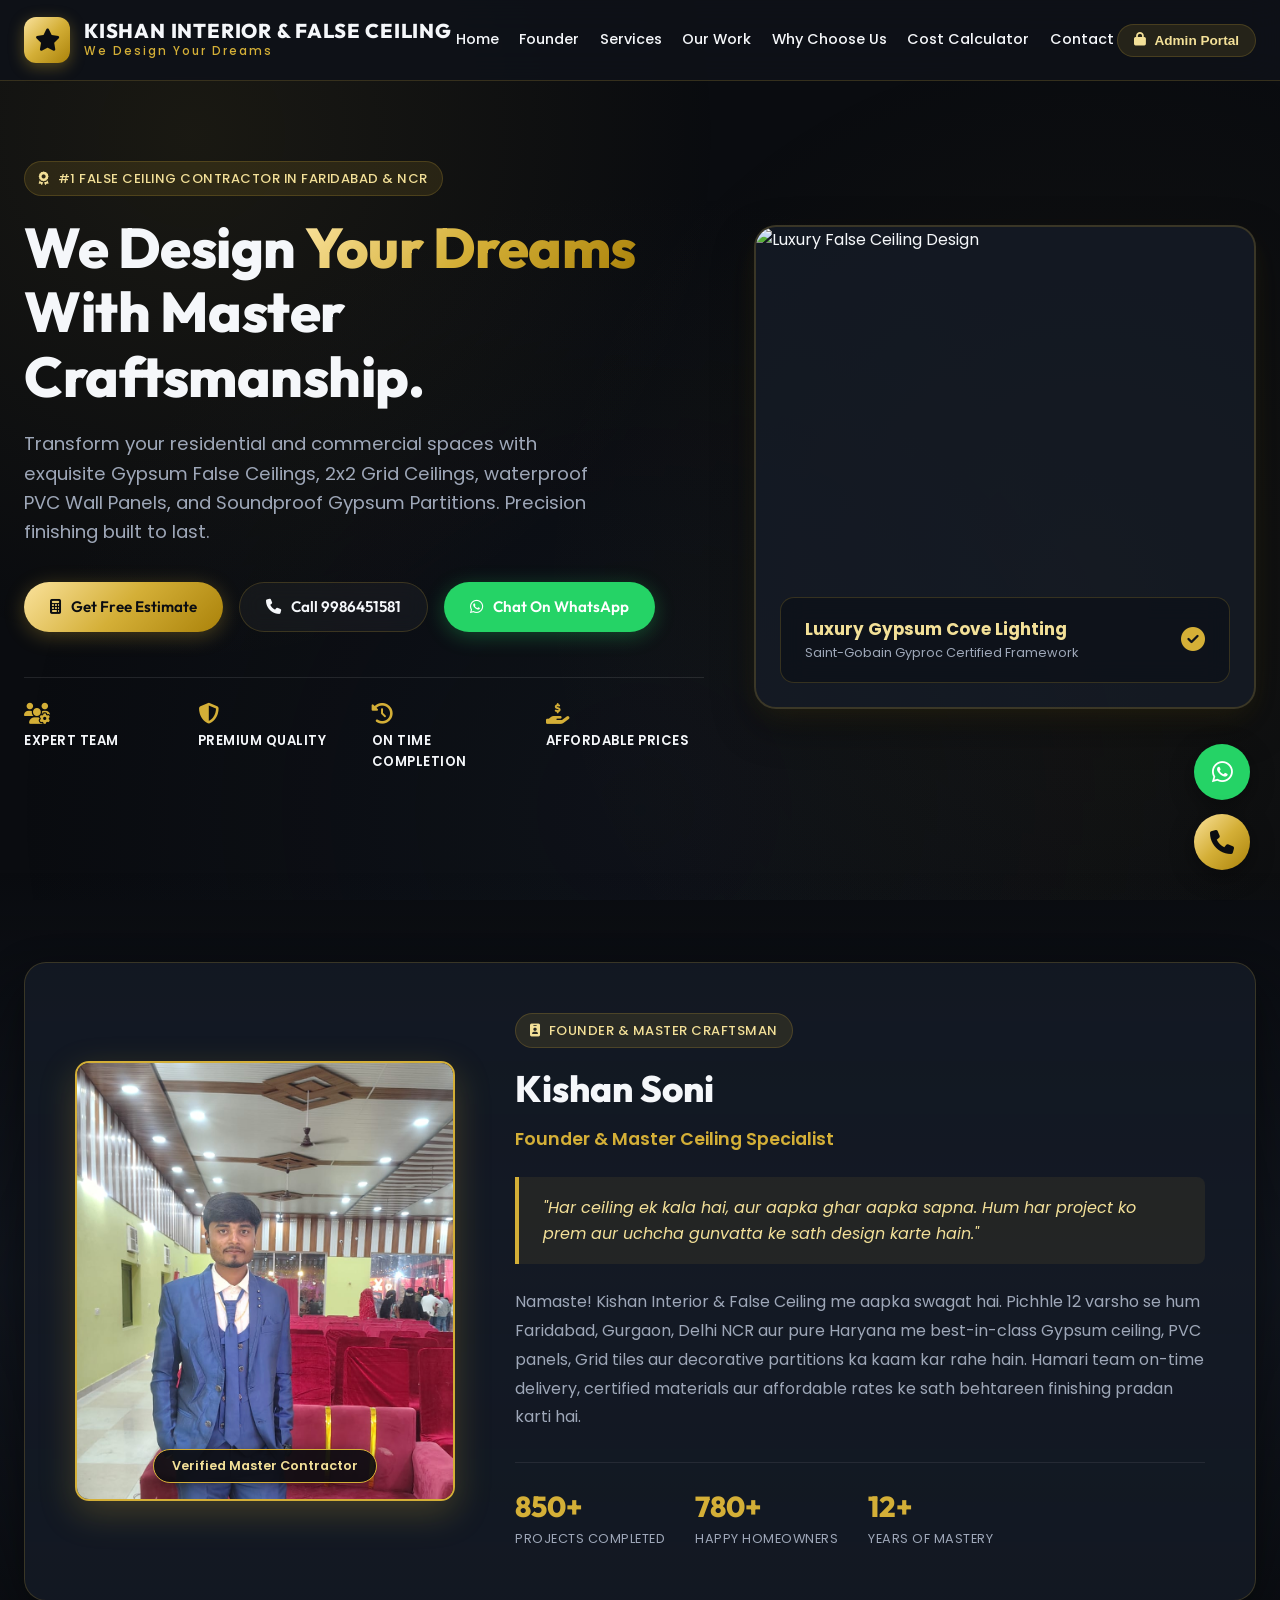
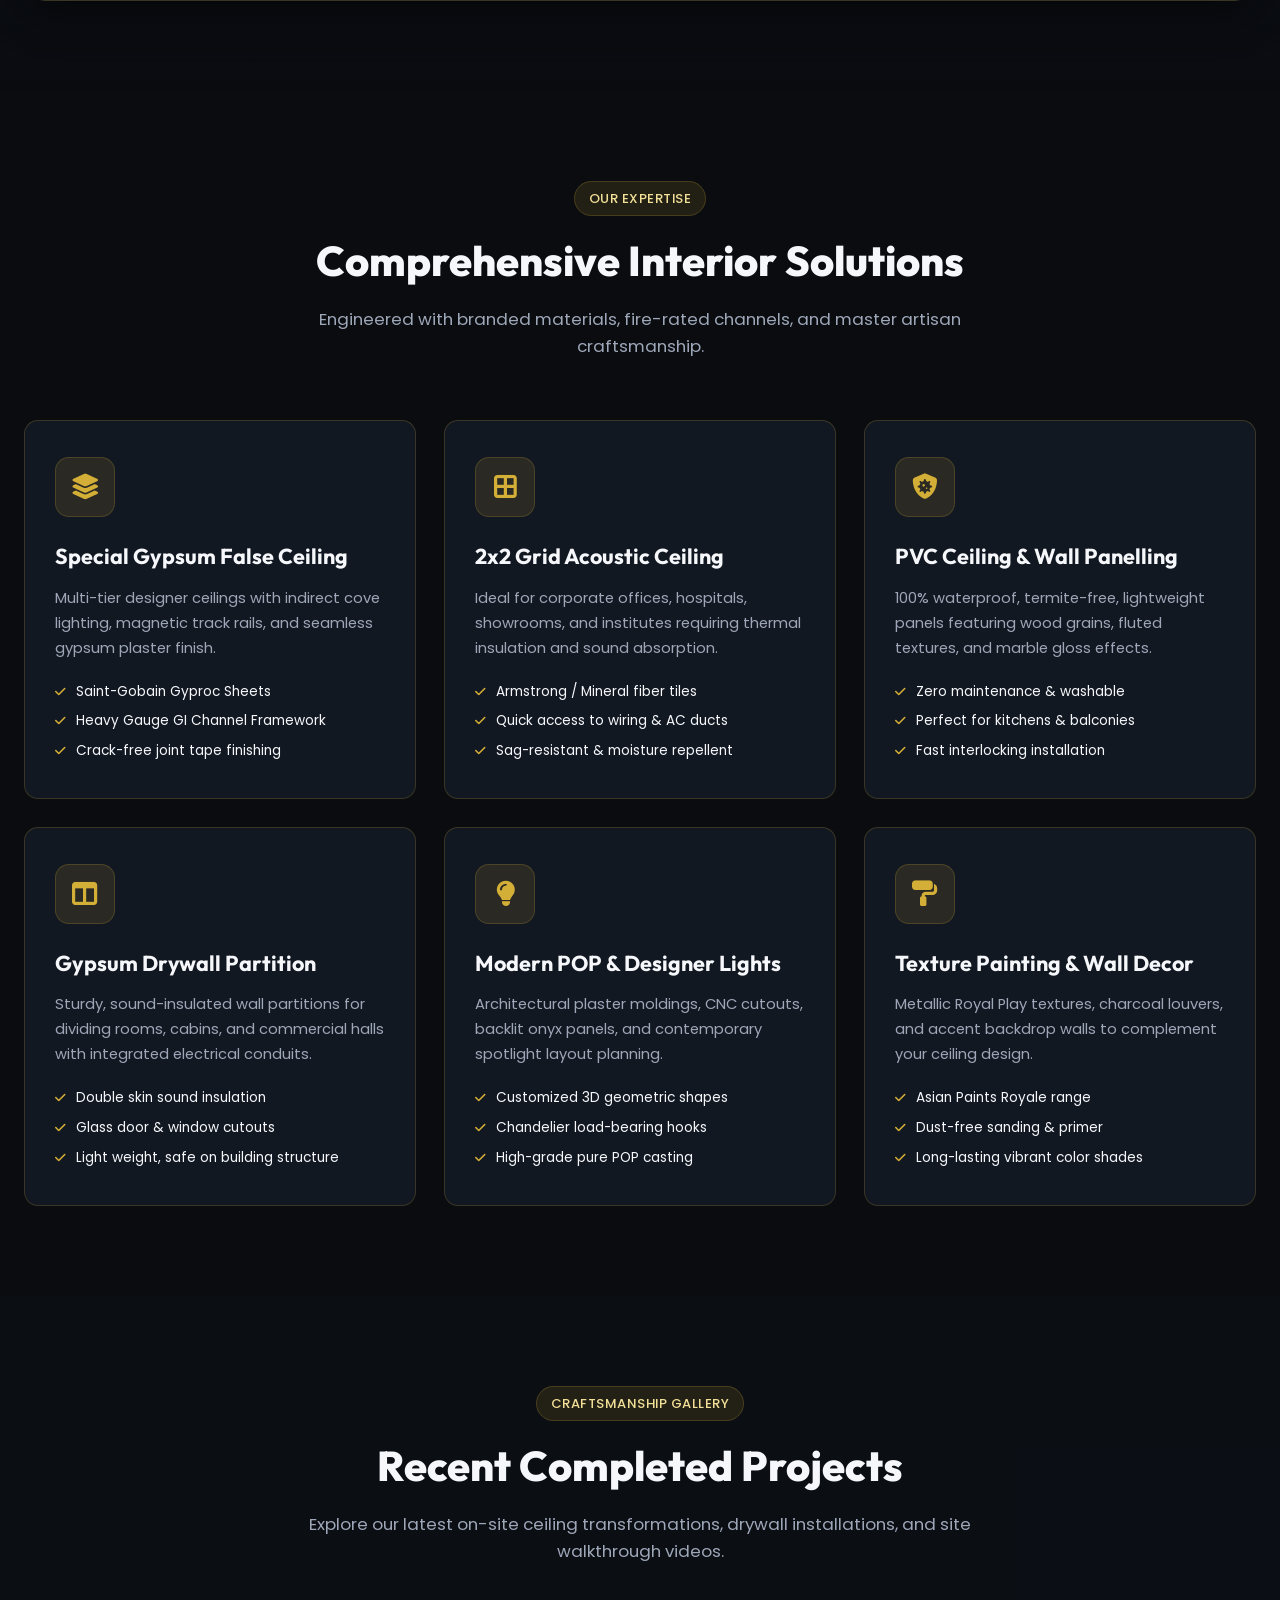
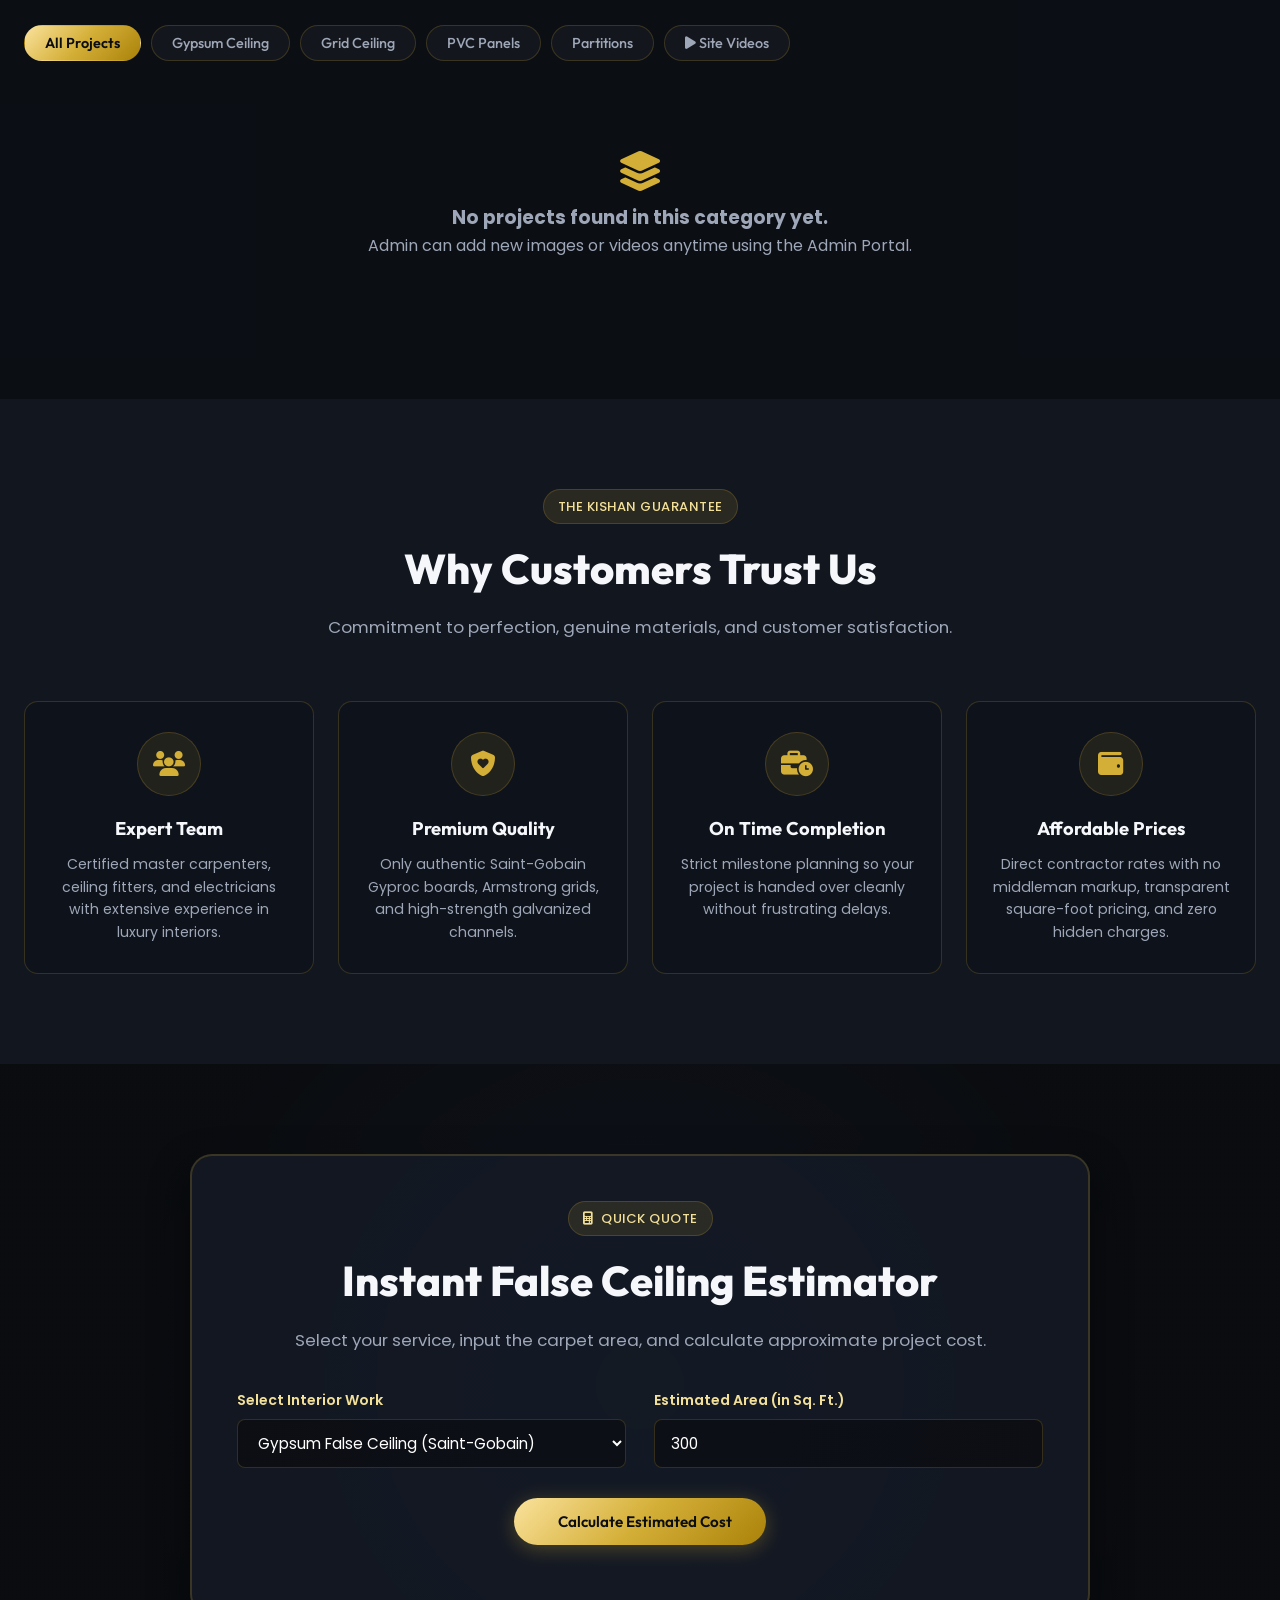
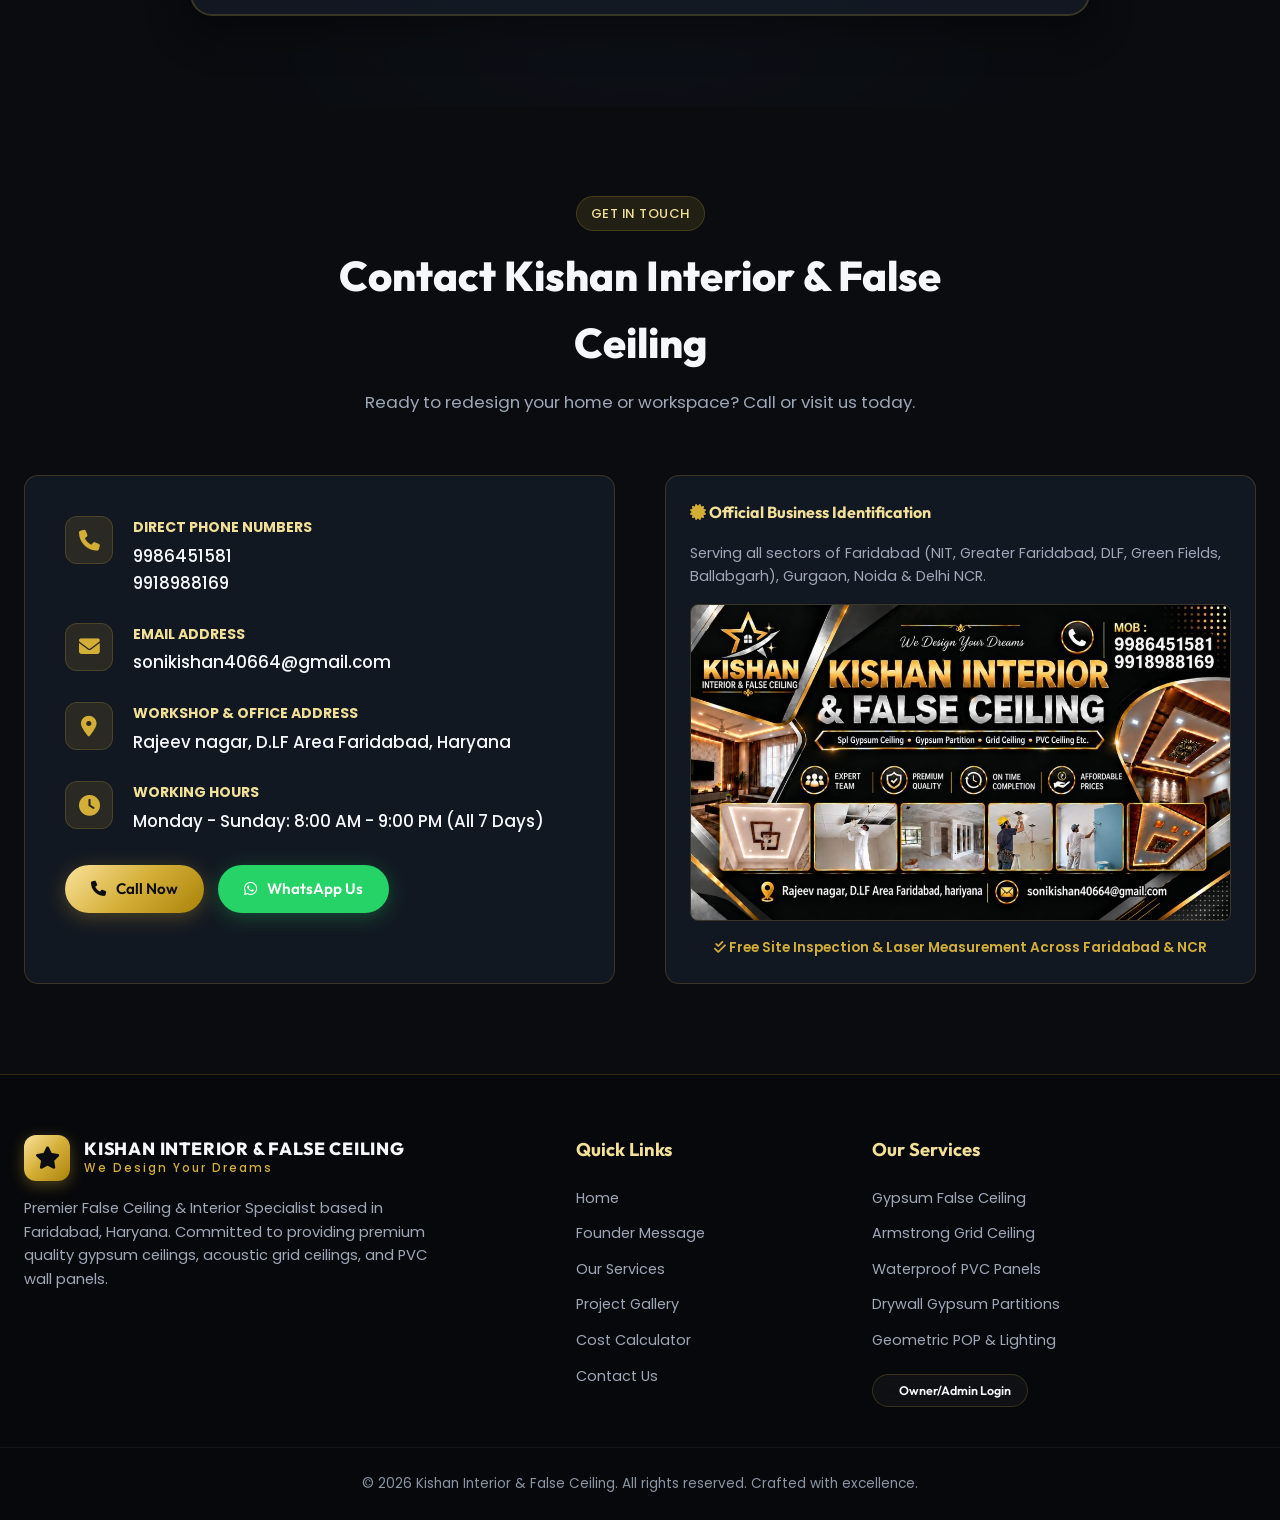
==== commit f4c9d0be: "Update founder photo with real kishan.jpeg image and configure root deployment" ====
--- a/index.html
+++ b/index.html
@@ -154,7 +154,7 @@
       <div class="owner-container">
         <div class="owner-photo-col">
           <div class="owner-photo-frame">
-            <img id="ownerPhotoDisplay" src="https://images.unsplash.com/photo-1507003211169-0a1dd7228f2d?auto=format&fit=crop&w=800&q=80" alt="Kishan Soni - Owner">
+            <img id="ownerPhotoDisplay" src="images/kishan.jpeg" alt="Kishan Soni - Owner">
             <div id="ownerBadgeDisplay" class="owner-badge-tag">Verified Master Contractor</div>
           </div>
         </div>
